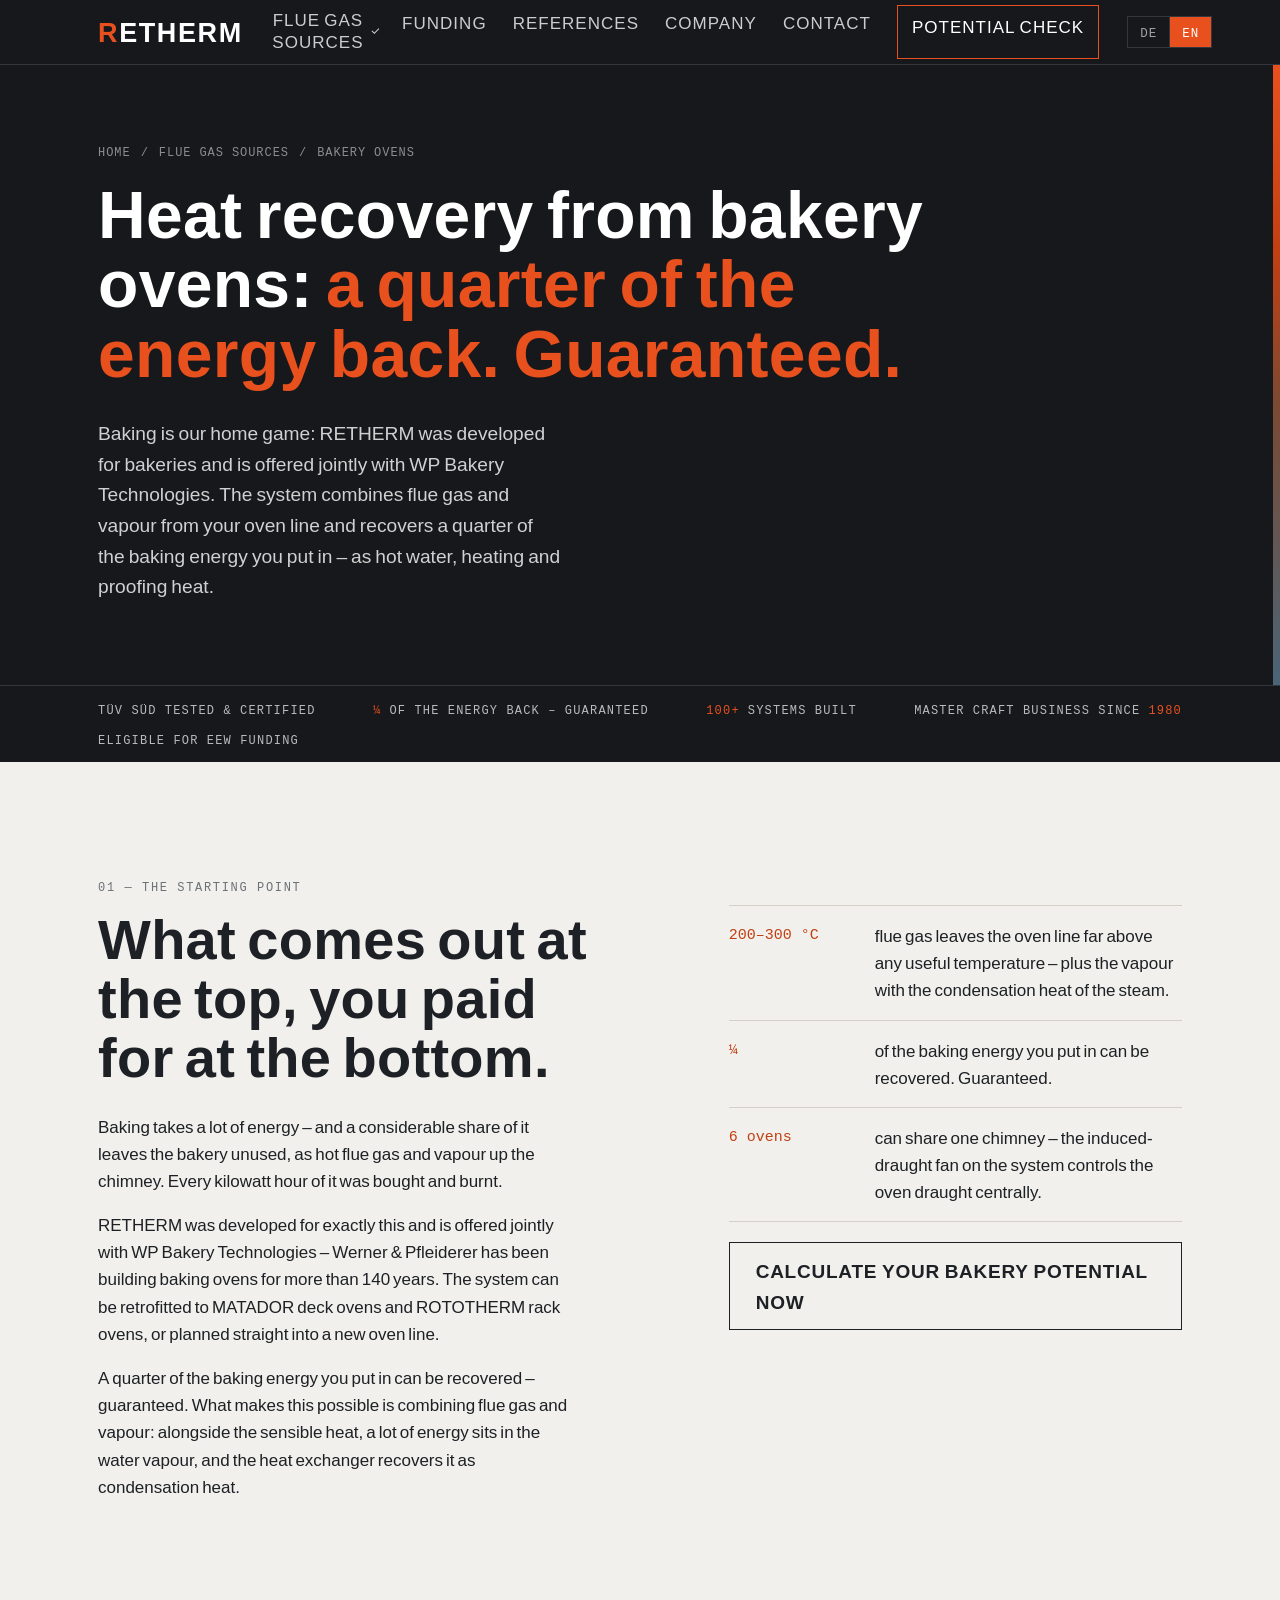
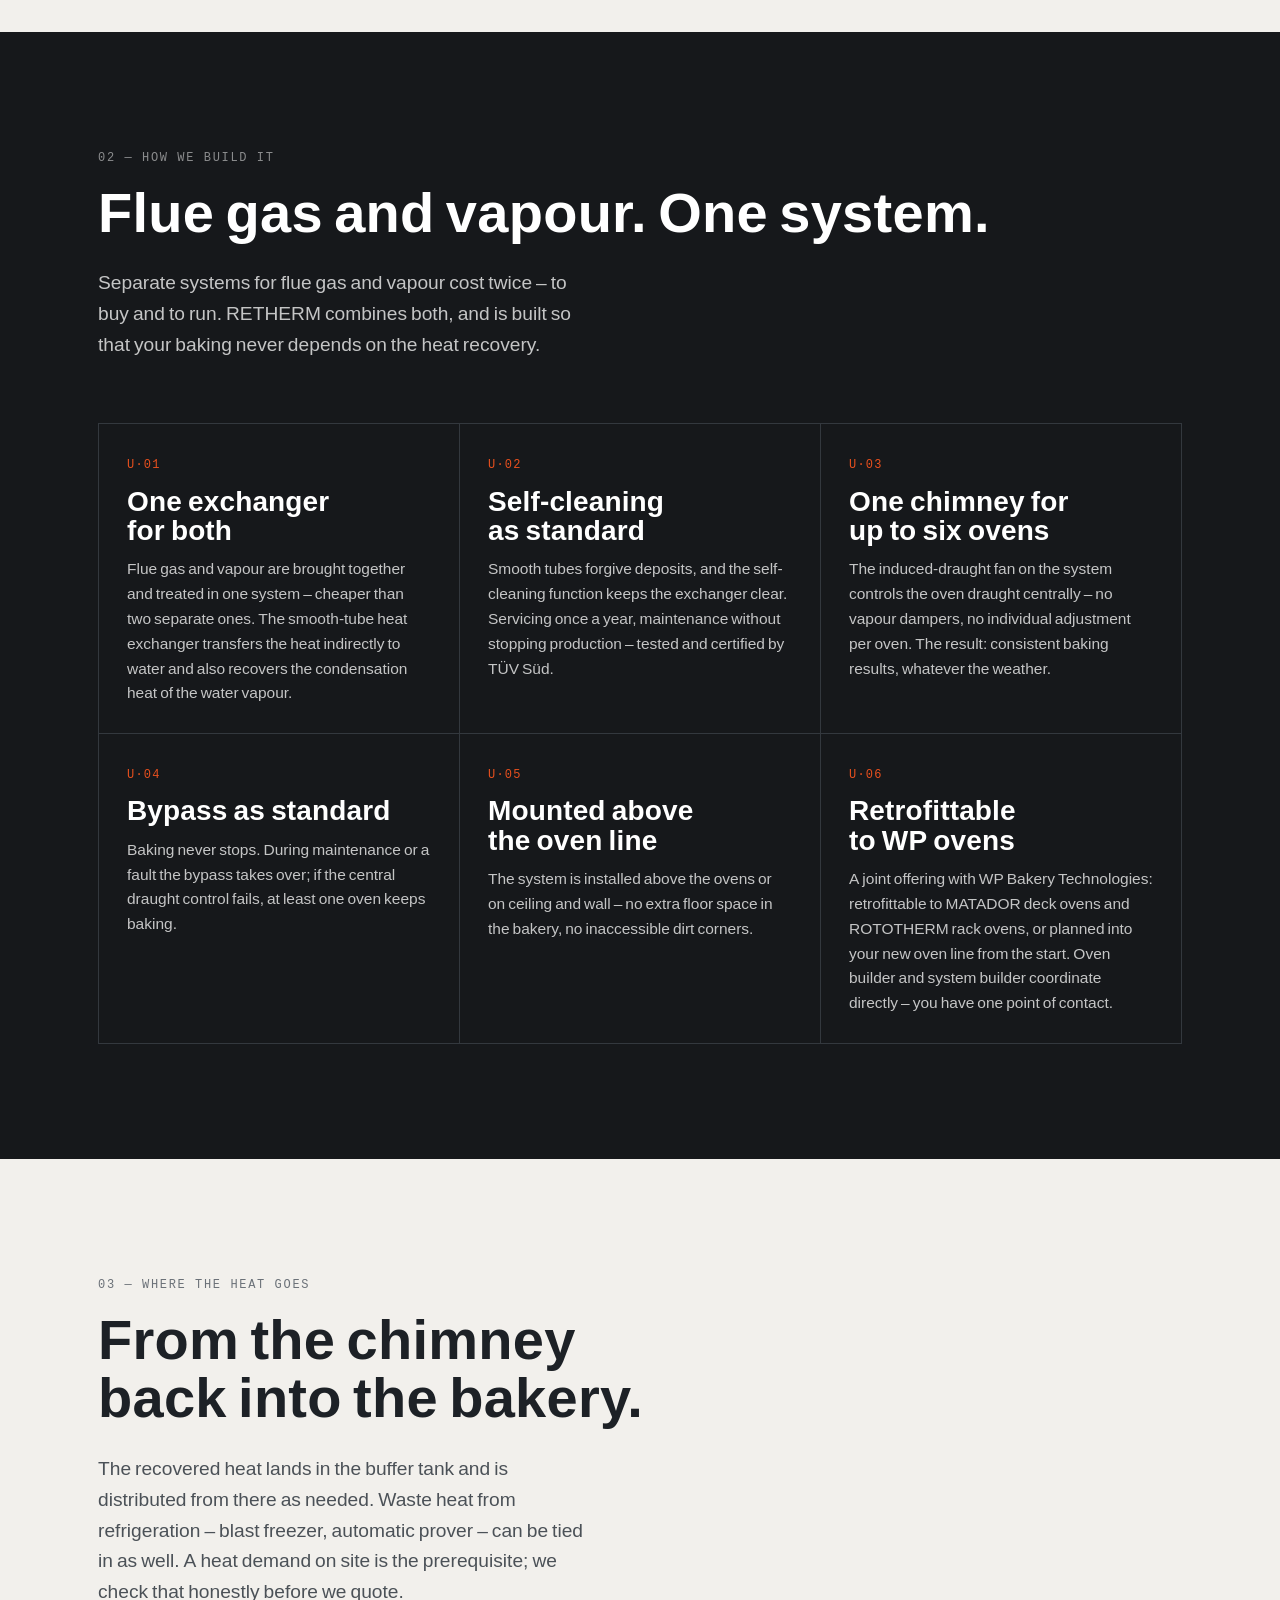
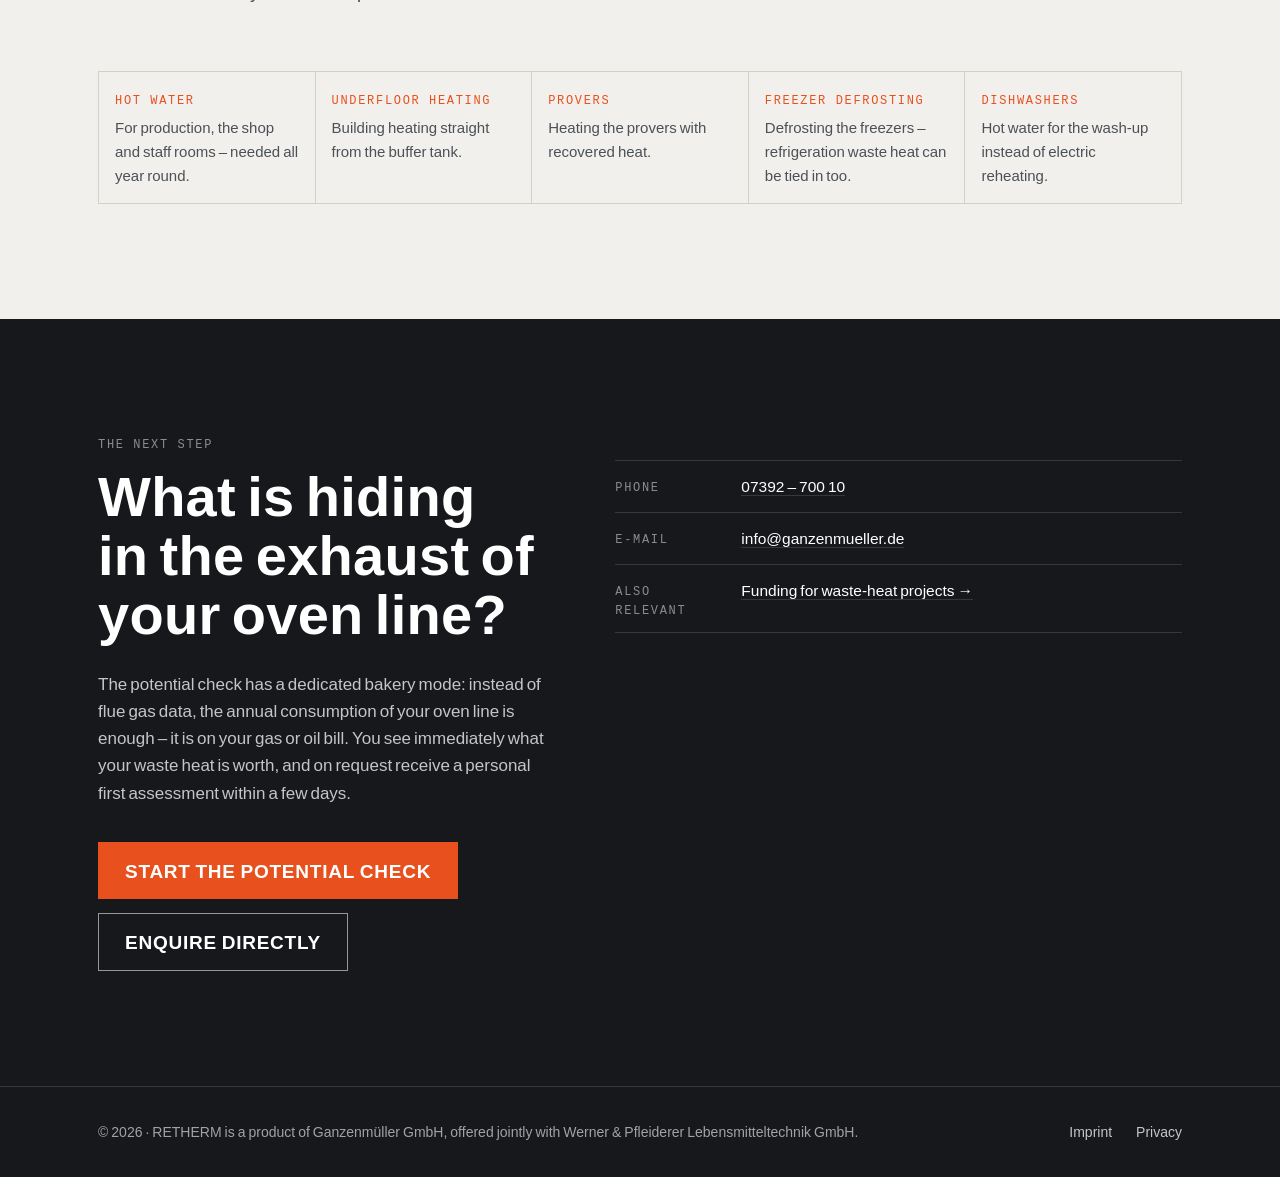
==== abgas-backofen.html @ 1ea0779a "Komplette RETHERM-Website nach Marketingstrategie 2.1 Mehrseitige statische Website (HTML/CSS/JS, ke" ====
<!DOCTYPE html>
<html lang="de">
<head>
  <meta charset="UTF-8">
  <meta name="viewport" content="width=device-width, initial-scale=1.0">
  <title data-i18n="back.title">Wärmerückgewinnung am Backofen | RETHERM powered by Ganzenmüller</title>
  <meta name="description" data-i18n-content="back.desc" content="Backöfen schicken Rauchgas und Schwaden mit 200–300 °C durch den Kamin. RETHERM führt beide zusammen und holt ein Viertel der Backenergie zurück – garantiert. Gemeinsam angeboten mit WP Bakery Technologies, nachrüstbar an MATADOR- und ROTOTHERM-Öfen.">
  <link rel="icon" type="image/svg+xml" href="assets/img/favicon.svg">
  <link rel="stylesheet" href="assets/css/main.css">
</head>
<body>

<!-- ================= Header ================= -->
<header class="site-head">
  <div class="wrap site-head__bar">
    <a class="brand" href="index.html" aria-label="RETHERM – zur Startseite">
      <span class="brand__mark">RETHERM</span>
      <span class="brand__sub" data-i18n="brand.sub">Wärmerückgewinnung aus Abgas · powered by Ganzenmüller</span>
    </a>
    <nav class="site-nav" id="site-nav" aria-label="Hauptnavigation">
      <div class="nav-item">
        <button type="button" class="nav-sub-toggle" aria-expanded="false" data-i18n="nav.sources">Abgasquellen</button>
        <div class="nav-sub">
          <a href="abgas-industrieofen.html" data-i18n="nav.srcOven">Industrieöfen</a>
          <a href="abgas-dampfkessel.html" data-i18n="nav.srcBoiler">Dampfkessel</a>
          <a href="abgas-bhkw.html" data-i18n="nav.srcChp">Blockheizkraftwerke</a>
          <a href="abgas-trocknung.html" data-i18n="nav.srcDrying">Trocknungsanlagen</a>
          <a href="abgas-backofen.html" aria-current="page" data-i18n="nav.srcBakery">Backöfen</a>
        </div>
      </div>
      <a href="foerderung.html" data-i18n="nav.funding">Förderung</a>
      <a href="referenzen.html" data-i18n="nav.refs">Referenzen</a>
      <a href="unternehmen.html" data-i18n="nav.company">Unternehmen</a>
      <a href="kontakt.html" data-i18n="nav.contact">Kontakt</a>
      <a href="potenzial-check.html" class="nav-cta" data-i18n="nav.check">Potenzial-Check</a>
    </nav>
    <div class="lang-switch" role="group" aria-label="Sprache / Language">
      <button type="button" id="lang-de" aria-pressed="true">DE</button>
      <button type="button" id="lang-en" aria-pressed="false">EN</button>
    </div>
    <button class="nav-toggle" id="nav-toggle" aria-expanded="false" aria-controls="site-nav" aria-label="Menü öffnen">
      <span></span><span></span><span></span>
    </button>
  </div>
</header>

<main>

  <!-- ================= Seitenkopf ================= -->
  <section class="page-head">
    <div class="wrap page-head__inner">
      <nav class="crumbs" aria-label="Pfad">
        <a href="index.html" data-i18n="nav.home">Start</a>
        <span>/</span>
        <span data-i18n="nav.sources">Abgasquellen</span>
        <span>/</span>
        <span data-i18n="nav.srcBakery">Backöfen</span>
      </nav>
      <h1 data-i18n-html="back.h1">Wärmerückgewinnung am Backofen: <em>ein Viertel der Energie zurück. Garantiert.</em></h1>
      <p class="lead" data-i18n="back.lead">Backen ist unser Heimspiel: RETHERM wurde für Bäckereien entwickelt und wird gemeinsam mit WP Bakery Technologies angeboten. Die Anlage führt Rauchgas und Schwaden Ihrer Ofenanlage zusammen und holt ein Viertel der eingesetzten Backenergie zurück – als Warmwasser, Heizung und Gärraumwärme.</p>
    </div>
  </section>

  <!-- ================= Trust-Leiste ================= -->
  <div class="trust">
    <div class="wrap">
      <span data-i18n="trust.tuv">Vom TÜV Süd geprüft &amp; zertifiziert</span>
      <span data-i18n-html="trust.quarter"><b>¼</b> der Energie zurück – garantiert</span>
      <span data-i18n-html="trust.plants"><b>100+</b> realisierte Anlagen</span>
      <span data-i18n-html="trust.since">Meisterbetrieb seit <b>1980</b></span>
      <span data-i18n="trust.funding">Förderfähig nach EEW</span>
    </div>
  </div>

  <!-- ================= 01 Ausgangslage ================= -->
  <section class="section">
    <div class="wrap">
      <div class="split">
        <div class="rv">
          <p class="tag" data-i18n="back.a.tag">01 — Die Ausgangslage</p>
          <h2 data-i18n="back.a.h2">Was oben rauskommt, haben Sie unten bezahlt.</h2>
          <p data-i18n="back.a.p1">Der Backprozess braucht viel Energie – und ein erheblicher Teil davon verlässt den Betrieb ungenutzt als heißes Rauchgas und Schwaden über den Kamin. Jede Kilowattstunde davon wurde eingekauft und verbrannt.</p>
          <p data-i18n="back.a.p2">RETHERM wurde genau dafür entwickelt und wird gemeinsam mit WP Bakery Technologies angeboten – Werner &amp; Pfleiderer baut seit über 140 Jahren Backöfen. Die Anlage ist an MATADOR-Etagenöfen und ROTOTHERM-Stikkenöfen nachrüstbar oder wird direkt in neue Ofenanlagen eingeplant.</p>
          <p data-i18n="back.a.p3">Ein Viertel der eingesetzten Backenergie lässt sich zurückgewinnen – garantiert. Möglich macht das die Kombination aus Rauchgas und Schwaden: Neben der fühlbaren Wärme steckt viel Energie im Wasserdampf, und die holt der Wärmetauscher als Kondensationswärme zurück.</p>
        </div>
        <div class="rv">
          <ul class="loss-list">
            <li>
              <span class="val">200–300&nbsp;°C</span>
              <span data-i18n="back.a.l1">Rauchgas verlässt die Ofenanlage weit über jeder Nutztemperatur – dazu kommen die Schwaden mit der Kondensationswärme des Wasserdampfs.</span>
            </li>
            <li>
              <span class="val">¼</span>
              <span data-i18n="back.a.l2">der eingesetzten Backenergie lässt sich zurückgewinnen. Garantiert.</span>
            </li>
            <li>
              <span class="val" data-i18n="back.a.l3v">6&nbsp;Öfen</span>
              <span data-i18n="back.a.l3">lassen sich an einen Kamin anschließen – der Saugzug der Anlage regelt den Ofenzug zentral.</span>
            </li>
          </ul>
          <p style="margin-top: 20px">
            <a class="btn" href="potenzial-check.html" data-i18n="back.a.cta">Bäckerei-Potenzial jetzt berechnen</a>
          </p>
        </div>
      </div>
    </div>
  </section>

  <!-- ================= 02 Umsetzung ================= -->
  <section class="section section--dark">
    <div class="wrap">
      <div class="section__head rv">
        <p class="tag" data-i18n="back.u.tag">02 — So setzen wir es um</p>
        <h2 data-i18n="back.u.h2">Rauchgas und Schwaden. Eine Anlage.</h2>
        <p class="lead" data-i18n="back.u.lead">Getrennte Systeme für Rauchgas und Schwaden kosten doppelt – in der Anschaffung wie im Betrieb. RETHERM führt beide zusammen und ist so gebaut, dass Ihr Backbetrieb nie von der Rückgewinnung abhängt.</p>
      </div>
      <div class="comp-grid rv">
        <article class="comp">
          <span class="comp__no">U·01</span>
          <h3 data-i18n="back.u.c1h">Ein Tauscher für beides</h3>
          <p data-i18n="back.u.c1p">Rauchgas und Schwaden werden zusammengeführt und in einer Anlage behandelt – günstiger als zwei getrennte Systeme. Der Glattrohrwärmetauscher überträgt die Wärme indirekt auf Wasser und gewinnt dabei auch die Kondensationswärme des Wasserdampfs zurück.</p>
        </article>
        <article class="comp">
          <span class="comp__no">U·02</span>
          <h3 data-i18n="back.u.c2h">Selbstreinigung serienmäßig</h3>
          <p data-i18n="back.u.c2p">Glattrohre verzeihen Anhaftungen, die Selbstreinigungsfunktion hält den Tauscher frei. Service einmal im Jahr, Wartung ohne Produktionsstopp – geprüft und zertifiziert vom TÜV Süd.</p>
        </article>
        <article class="comp">
          <span class="comp__no">U·03</span>
          <h3 data-i18n="back.u.c3h">Ein Kamin für bis zu sechs Öfen</h3>
          <p data-i18n="back.u.c3p">Der Saugzug an der Anlage regelt den Ofenzug zentral – ohne Schwadenklappen, ohne Einzeleinstellung je Ofen. Das Ergebnis: gleichmäßige Backergebnisse, unabhängig von der Witterung.</p>
        </article>
        <article class="comp">
          <span class="comp__no">U·04</span>
          <h3 data-i18n="back.u.c4h">Bypass serienmäßig</h3>
          <p data-i18n="back.u.c4p">Der Backbetrieb steht nie. Bei Wartung oder Störung übernimmt der Bypass; fällt die zentrale Saugzugregelung aus, backt mindestens ein Ofen weiter.</p>
        </article>
        <article class="comp">
          <span class="comp__no">U·05</span>
          <h3 data-i18n="back.u.c5h">Montage über der Ofenanlage</h3>
          <p data-i18n="back.u.c5p">Die Anlage wird über der Ofenanlage oder an Decke und Wand montiert – keine zusätzliche Stellfläche in der Backstube, keine unzugänglichen Schmutzecken.</p>
        </article>
        <article class="comp">
          <span class="comp__no">U·06</span>
          <h3 data-i18n="back.u.c6h">Nachrüstbar an WP-Öfen</h3>
          <p data-i18n="back.u.c6p">Gemeinsames Angebot mit WP Bakery Technologies: nachrüstbar an MATADOR-Etagenöfen und ROTOTHERM-Stikkenöfen oder von Anfang an für die neue Ofenanlage eingeplant. Ofenbau und Anlagenbau stimmen sich direkt ab – Sie haben einen Ansprechpartner.</p>
        </article>
      </div>
    </div>
  </section>

  <!-- ================= 03 Wärmeverwendung ================= -->
  <section class="section">
    <div class="wrap">
      <div class="section__head rv">
        <p class="tag" data-i18n="back.w.tag">03 — Wohin mit der Wärme</p>
        <h2 data-i18n="back.w.h2">Vom Kamin zurück in die Backstube.</h2>
        <p class="lead" data-i18n="back.w.lead">Die zurückgewonnene Wärme landet im Pufferspeicher und wird von dort bedarfsgerecht verteilt. Auch die Abwärme der Kälteerzeugung – Schockfroster, Gärvollautomat – lässt sich einbinden. Voraussetzung ist eine Wärmeabnahme im Betrieb; das prüfen wir ehrlich, bevor wir anbieten.</p>
      </div>
      <div class="use-grid rv">
        <div>
          <span class="tag tag--heat" data-i18n="back.w.u1t">Warmwasser</span>
          <p data-i18n="back.w.u1">Für Produktion, Verkauf und Sozialräume – ganzjährig gebraucht.</p>
        </div>
        <div>
          <span class="tag tag--heat" data-i18n="back.w.u2t">Flächenheizung</span>
          <p data-i18n="back.w.u2">Gebäudeheizung direkt aus dem Pufferspeicher.</p>
        </div>
        <div>
          <span class="tag tag--heat" data-i18n="back.w.u3t">Gärschränke</span>
          <p data-i18n="back.w.u3">Beheizung der Gärschränke mit zurückgewonnener Wärme.</p>
        </div>
        <div>
          <span class="tag tag--heat" data-i18n="back.w.u4t">Froster-Abtauung</span>
          <p data-i18n="back.w.u4">Abtauen der Froster – auch die Abwärme der Kälteerzeugung lässt sich einbinden.</p>
        </div>
        <div>
          <span class="tag tag--heat" data-i18n="back.w.u5t">Spülmaschinen</span>
          <p data-i18n="back.w.u5">Warmwasser für die Spülküche statt elektrischer Nachheizung.</p>
        </div>
      </div>
    </div>
  </section>

  <!-- ================= 04 CTA ================= -->
  <section class="section section--dark">
    <div class="wrap">
      <div class="contact-grid">
        <div class="rv">
          <p class="tag" data-i18n="back.c.tag">Der nächste Schritt</p>
          <h2 data-i18n="back.c.h2">Was steckt im Abgas Ihrer Ofenanlage?</h2>
          <p style="color: rgba(255,255,255,.75)" data-i18n="back.c.p">Der Potenzial-Check hat einen eigenen Bäckerei-Modus: Statt Abgasdaten genügt der Jahresverbrauch Ihrer Ofenanlage – er steht auf Ihrer Gas- oder Öl-Jahresabrechnung. Sie sehen sofort, was Ihre Abwärme wert ist, und erhalten auf Wunsch binnen weniger Tage eine persönliche Ersteinschätzung.</p>
          <div class="hero__cta">
            <a class="btn btn--heat" href="potenzial-check.html" data-i18n="back.c.cta1">Potenzial-Check starten</a>
            <a class="btn btn--ghost-light" href="kontakt.html" data-i18n="back.c.cta2">Direkt anfragen</a>
          </div>
        </div>
        <div class="rv">
          <ul class="contact-direct">
            <li>
              <span class="tag" data-i18n="back.c.dPhone">Telefon</span>
              <span><a href="tel:+49739270010">07392 – 700 10</a></span>
            </li>
            <li>
              <span class="tag" data-i18n="back.c.dMail">E-Mail</span>
              <span><a href="mailto:info@ganzenmueller.de">info@ganzenmueller.de</a></span>
            </li>
            <li>
              <span class="tag" data-i18n="back.c.dNext">Auch spannend</span>
              <span><a href="foerderung.html" data-i18n="back.c.dNextLink">Förderung für Abwärmeprojekte →</a></span>
            </li>
          </ul>
        </div>
      </div>
    </div>
  </section>

</main>

<!-- ================= Footer ================= -->
<footer class="site-foot">
  <div class="wrap">
    <span data-i18n="foot.legal">© 2026 · RETHERM ist ein Produkt der Ganzenmüller GmbH – für Backöfen gemeinsam angeboten mit der Werner &amp; Pfleiderer Lebensmitteltechnik GmbH.</span>
    <nav aria-label="Rechtliches">
      <a href="impressum.html" data-i18n="foot.imprint">Impressum</a>
      <a href="datenschutz.html" data-i18n="foot.privacy">Datenschutz</a>
    </nav>
  </div>
</footer>

<script src="assets/js/i18n.js"></script>
<script src="assets/js/i18n/back.js"></script>
<script src="assets/js/app.js"></script>
</body>
</html>
---- assets/css/main.css ----
/* ==========================================================================
   RETHERM – Hauptstylesheet
   Design-Tokens am Anfang, danach Basis, Komponenten, Sektionen, Responsive.
   ========================================================================== */

/* ---------- Fonts (selbst gehostet, DSGVO) ---------- */

@font-face {
  font-family: 'Barlow';
  src: url('../fonts/barlow-normal-400.woff2') format('woff2');
  font-weight: 400; font-style: normal; font-display: swap;
}
@font-face {
  font-family: 'Barlow';
  src: url('../fonts/barlow-italic-400.woff2') format('woff2');
  font-weight: 400; font-style: italic; font-display: swap;
}
@font-face {
  font-family: 'Barlow';
  src: url('../fonts/barlow-normal-500.woff2') format('woff2');
  font-weight: 500; font-style: normal; font-display: swap;
}
@font-face {
  font-family: 'Barlow';
  src: url('../fonts/barlow-normal-600.woff2') format('woff2');
  font-weight: 600; font-style: normal; font-display: swap;
}
@font-face {
  font-family: 'Barlow Condensed';
  src: url('../fonts/barlow-condensed-normal-500.woff2') format('woff2');
  font-weight: 500; font-style: normal; font-display: swap;
}
@font-face {
  font-family: 'Barlow Condensed';
  src: url('../fonts/barlow-condensed-normal-600.woff2') format('woff2');
  font-weight: 600; font-style: normal; font-display: swap;
}
@font-face {
  font-family: 'Barlow Condensed';
  src: url('../fonts/barlow-condensed-normal-700.woff2') format('woff2');
  font-weight: 700; font-style: normal; font-display: swap;
}
@font-face {
  font-family: 'IBM Plex Mono';
  src: url('../fonts/ibm-plex-mono-normal-400.woff2') format('woff2');
  font-weight: 400; font-style: normal; font-display: swap;
}
@font-face {
  font-family: 'IBM Plex Mono';
  src: url('../fonts/ibm-plex-mono-normal-500.woff2') format('woff2');
  font-weight: 500; font-style: normal; font-display: swap;
}

/* ---------- Tokens ---------- */

:root {
  --paper: #f2f0ec;         /* warmes Hellgrau, kein reines Weiß */
  --paper-raised: #faf9f7;
  --coal: #16181b;          /* Anthrazit für dunkle Sektionen */
  --coal-raised: #1e2125;
  --ink: #1d2126;
  --ink-soft: #4b5157;
  --muted: #6b7178;
  --line: #d4d0c8;          /* Haarlinien hell */
  --line-dark: #33383e;     /* Haarlinien dunkel */
  --heat: #e8501e;          /* Signal-Orange: Wärme, Akzente */
  --heat-deep: #c23f12;
  --steel: #4a6577;         /* Wasser-/Kaltseite */
  --ok: #33763f;
  --ok-strong: #24632f;
  --mid: #b06f10;
  --bad: #a33018;

  --font-head: 'Barlow Condensed', 'Arial Narrow', sans-serif;
  --font-body: 'Barlow', 'Segoe UI', sans-serif;
  --font-mono: 'IBM Plex Mono', 'Consolas', monospace;

  --w-max: 1180px;
  --pad-x: clamp(20px, 4vw, 48px);
}

/* ---------- Basis ---------- */

*, *::before, *::after { box-sizing: border-box; }

html { scroll-behavior: smooth; }

@media (prefers-reduced-motion: reduce) {
  html { scroll-behavior: auto; }
  *, *::before, *::after { transition: none !important; animation: none !important; }
}

body {
  margin: 0;
  background: var(--paper);
  color: var(--ink);
  font-family: var(--font-body);
  font-size: 17px;
  line-height: 1.6;
  -webkit-font-smoothing: antialiased;
  text-rendering: optimizeLegibility;
}

h1, h2, h3, h4 {
  font-family: var(--font-head);
  font-weight: 600;
  line-height: 1.05;
  letter-spacing: 0.005em;
  margin: 0 0 0.5em;
  text-wrap: balance;
}

h1 { font-size: clamp(44px, 7vw, 84px); font-weight: 700; }
h2 { font-size: clamp(34px, 4.6vw, 56px); }
h3 { font-size: clamp(22px, 2.4vw, 28px); }

p { margin: 0 0 1em; max-width: 68ch; }

a { color: inherit; }

strong { font-weight: 600; }

img, svg { display: block; max-width: 100%; }

::selection { background: var(--heat); color: #fff; }

:focus-visible { outline: 2px solid var(--heat); outline-offset: 2px; }

.wrap {
  max-width: var(--w-max);
  margin: 0 auto;
  padding-left: var(--pad-x);
  padding-right: var(--pad-x);
}

/* Kleine Uppercase-Labels (Sektionsnummern, Feldbeschriftungen) */
.tag {
  font-family: var(--font-mono);
  font-size: 12px;
  font-weight: 500;
  letter-spacing: 0.14em;
  text-transform: uppercase;
  color: var(--muted);
}

.tag--heat { color: var(--heat); }

/* Monospace-Werte */
.val { font-family: var(--font-mono); font-variant-numeric: tabular-nums; }

/* ---------- Buttons ---------- */

.btn {
  display: inline-flex;
  align-items: center;
  gap: 10px;
  font-family: var(--font-head);
  font-size: 19px;
  font-weight: 600;
  letter-spacing: 0.04em;
  text-transform: uppercase;
  text-decoration: none;
  border: 1px solid var(--ink);
  background: transparent;
  color: var(--ink);
  padding: 13px 26px 12px;
  cursor: pointer;
  transition: background .15s ease, color .15s ease, border-color .15s ease;
}

.btn:hover { background: var(--ink); color: var(--paper); }

.btn--heat {
  border-color: var(--heat);
  background: var(--heat);
  color: #fff;
}

.btn--heat:hover { background: var(--heat-deep); border-color: var(--heat-deep); color: #fff; }

.btn--ghost-light {
  border-color: rgba(255,255,255,.55);
  color: #fff;
}

.btn--ghost-light:hover { background: #fff; border-color: #fff; color: var(--coal); }

/* ---------- Header ---------- */

.site-head {
  position: sticky;
  top: 0;
  z-index: 60;
  background: var(--coal);
  color: #fff;
  border-bottom: 1px solid var(--line-dark);
}

.site-head__bar {
  display: flex;
  align-items: center;
  gap: 28px;
  min-height: 64px;
}

.brand {
  display: flex;
  align-items: baseline;
  gap: 10px;
  text-decoration: none;
  color: #fff;
  margin-right: auto;
}

.brand__mark {
  font-family: var(--font-head);
  font-size: 27px;
  font-weight: 700;
  letter-spacing: 0.06em;
}

.brand__mark::first-letter { color: var(--heat); }

.brand__sub {
  font-family: var(--font-mono);
  font-size: 10.5px;
  letter-spacing: 0.1em;
  text-transform: uppercase;
  color: rgba(255,255,255,.55);
  white-space: nowrap;
}

.site-nav { display: flex; gap: 26px; }

.site-nav a {
  font-family: var(--font-head);
  font-size: 17px;
  font-weight: 500;
  letter-spacing: 0.06em;
  text-transform: uppercase;
  text-decoration: none;
  white-space: nowrap;
  color: rgba(255,255,255,.78);
  padding: 4px 0;
  border-bottom: 2px solid transparent;
  transition: color .15s ease, border-color .15s ease;
}

.site-nav a:hover { color: #fff; border-color: var(--heat); }

.lang-switch {
  display: flex;
  border: 1px solid var(--line-dark);
}

.lang-switch button {
  appearance: none;
  border: 0;
  background: transparent;
  color: rgba(255,255,255,.6);
  font-family: var(--font-mono);
  font-size: 12.5px;
  font-weight: 500;
  letter-spacing: 0.08em;
  padding: 7px 12px 6px;
  cursor: pointer;
}

.lang-switch button + button { border-left: 1px solid var(--line-dark); }

.lang-switch button[aria-pressed="true"] {
  background: var(--heat);
  color: #fff;
}

.nav-toggle { display: none; }

/* ---------- Hero ---------- */

.hero {
  position: relative;
  background: var(--coal);
  color: #fff;
  overflow: hidden;
}

/* Vertikale Temperaturskala als Motiv am rechten Rand */
.hero::after {
  content: "";
  position: absolute;
  top: 0; right: 0; bottom: 0;
  width: 7px;
  background: linear-gradient(to bottom, #e8501e 0%, #c23f12 30%, #7a4a33 55%, #4a6577 100%);
}

.hero__inner {
  padding-top: clamp(72px, 10vw, 130px);
  padding-bottom: clamp(56px, 8vw, 110px);
}

.hero h1 { max-width: 13em; margin-top: 18px; }

.hero h1 em, .page-head h1 em {
  font-style: normal;
  color: var(--heat);
}

.hero__lead {
  font-size: clamp(18px, 1.6vw, 21px);
  color: rgba(255,255,255,.82);
  max-width: 56ch;
  margin-top: 22px;
}

.hero__cta { display: flex; flex-wrap: wrap; gap: 14px; margin-top: 36px; }

/* Kennzahlenleiste */
.hero__stats {
  display: grid;
  grid-template-columns: repeat(4, 1fr);
  border-top: 1px solid var(--line-dark);
  margin-top: clamp(48px, 6vw, 80px);
}

.stat {
  padding: 26px 26px 24px 0;
  border-right: 1px solid var(--line-dark);
}

.stat:last-child { border-right: 0; }

.stat + .stat { padding-left: 26px; }

.stat__num {
  font-family: var(--font-head);
  font-size: clamp(38px, 4vw, 54px);
  font-weight: 700;
  line-height: 1;
  color: #fff;
}

.stat__num sup { font-size: 55%; }

.stat__label {
  font-family: var(--font-mono);
  font-size: 12px;
  letter-spacing: 0.1em;
  text-transform: uppercase;
  color: rgba(255,255,255,.55);
  margin-top: 10px;
}

/* ---------- Sektionen ---------- */

.section { padding: clamp(64px, 9vw, 120px) 0; }

.section--dark {
  background: var(--coal);
  color: #fff;
}

.section--dark .tag { color: rgba(255,255,255,.5); }
.section--dark .tag--heat { color: var(--heat); }

.section__head { margin-bottom: clamp(36px, 5vw, 64px); }

.section__head h2 { max-width: 18em; margin-top: 14px; }

.section__head .lead {
  font-size: clamp(17px, 1.5vw, 20px);
  color: var(--ink-soft);
  max-width: 62ch;
}

.section--dark .section__head .lead { color: rgba(255,255,255,.75); }

/* ---------- Problem / Zweispalter ---------- */

.split {
  display: grid;
  grid-template-columns: minmax(0, 5fr) minmax(0, 4fr);
  gap: clamp(32px, 5vw, 72px);
  align-items: start;
}

.figure-box {
  border: 1px solid var(--line);
  background: var(--paper-raised);
  padding: 8px;
}

.figure-box figcaption {
  font-family: var(--font-mono);
  font-size: 12px;
  letter-spacing: 0.08em;
  color: var(--muted);
  padding: 10px 8px 6px;
  border-top: 1px solid var(--line);
  margin-top: 8px;
}

/* Verlustliste im Problem-Abschnitt */
.loss-list { list-style: none; margin: 28px 0 0; padding: 0; }

.loss-list li {
  display: grid;
  grid-template-columns: 128px 1fr;
  gap: 18px;
  padding: 16px 0;
  border-top: 1px solid var(--line);
}

.loss-list li:last-child { border-bottom: 1px solid var(--line); }

.loss-list .val {
  font-size: 15px;
  font-weight: 500;
  color: var(--heat-deep);
}

/* ---------- Prinzip-Schema ---------- */

.schema-frame {
  border: 1px solid var(--line);
  background: var(--paper-raised);
  padding: clamp(12px, 2.5vw, 32px);
}

.schema-frame svg { width: 100%; height: auto; }

.schema-legend {
  display: flex;
  flex-wrap: wrap;
  gap: 22px;
  margin-top: 18px;
  padding-top: 14px;
  border-top: 1px solid var(--line);
}

.schema-legend span {
  display: inline-flex;
  align-items: center;
  gap: 8px;
  font-family: var(--font-mono);
  font-size: 12px;
  letter-spacing: 0.06em;
  color: var(--muted);
}

.schema-legend i {
  display: inline-block;
  width: 22px;
  height: 0;
  border-top: 3px solid var(--muted);
}

.schema-legend .l-heat i { border-color: var(--heat); }
.schema-legend .l-cool i { border-color: var(--steel); }
.schema-legend .l-water i { border-top-style: dashed; border-color: var(--steel); }

/* Nutzungs-Chips unterm Schema */
.use-grid {
  display: grid;
  grid-template-columns: repeat(5, 1fr);
  gap: 1px;
  background: var(--line);
  border: 1px solid var(--line);
  margin-top: clamp(28px, 4vw, 44px);
}

.use-grid > div {
  background: var(--paper);
  padding: 18px 16px 16px;
}

.use-grid .tag { display: block; margin-bottom: 6px; }

.use-grid p { font-size: 15px; margin: 0; color: var(--ink-soft); }

/* ---------- Anlage im Detail ---------- */

.comp-grid {
  display: grid;
  grid-template-columns: repeat(3, 1fr);
  gap: 1px;
  background: var(--line-dark);
  border: 1px solid var(--line-dark);
}

.comp {
  background: var(--coal);
  padding: 30px 28px 28px;
  display: flex;
  flex-direction: column;
  gap: 12px;
}

.comp__no {
  font-family: var(--font-mono);
  font-size: 12px;
  color: var(--heat);
  letter-spacing: 0.1em;
}

.comp h3 { margin: 0; color: #fff; }

.comp .comp__claim {
  font-family: var(--font-mono);
  font-size: 12.5px;
  letter-spacing: 0.04em;
  color: rgba(255,255,255,.55);
  margin: -4px 0 0;
}

.comp p { font-size: 15.5px; color: rgba(255,255,255,.75); margin: 0; }

/* ---------- Rechner ---------- */

.calc {
  border: 1px solid var(--line);
  background: var(--paper-raised);
  display: grid;
  grid-template-columns: minmax(0, 11fr) minmax(0, 9fr);
}

.calc__in { padding: clamp(24px, 3.5vw, 44px); border-right: 1px solid var(--line); }

.calc__out {
  background: var(--coal);
  color: #fff;
  padding: clamp(24px, 3.5vw, 44px);
  display: flex;
  flex-direction: column;
}

/* Modus-Tabs */
.calc-tabs { display: flex; border: 1px solid var(--line); margin-bottom: 30px; }

.calc-tabs button {
  flex: 1;
  appearance: none;
  border: 0;
  background: transparent;
  font-family: var(--font-head);
  font-size: 17px;
  font-weight: 600;
  letter-spacing: 0.05em;
  text-transform: uppercase;
  color: var(--muted);
  padding: 12px 10px 11px;
  cursor: pointer;
}

.calc-tabs button + button { border-left: 1px solid var(--line); }

.calc-tabs button[aria-selected="true"] { background: var(--ink); color: var(--paper); }

/* Formularfelder */
.field { margin-bottom: 24px; }

.field > label {
  display: flex;
  justify-content: space-between;
  align-items: baseline;
  gap: 12px;
  margin-bottom: 8px;
}

.field .field__name { font-weight: 600; font-size: 16px; }

.field .field__val {
  font-family: var(--font-mono);
  font-size: 14px;
  font-weight: 500;
  color: var(--heat-deep);
  white-space: nowrap;
}

.field .field__hint {
  font-size: 13.5px;
  color: var(--muted);
  margin: 6px 0 0;
}

input[type="range"] {
  -webkit-appearance: none;
  appearance: none;
  width: 100%;
  height: 26px;
  background: transparent;
  cursor: pointer;
  margin: 0;
}

input[type="range"]::-webkit-slider-runnable-track {
  height: 3px;
  background: var(--line);
}

input[type="range"]::-webkit-slider-thumb {
  -webkit-appearance: none;
  width: 18px; height: 18px;
  margin-top: -7.5px;
  background: var(--heat);
  border: 0;
  border-radius: 0;
}

input[type="range"]::-moz-range-track { height: 3px; background: var(--line); }

input[type="range"]::-moz-range-thumb {
  width: 18px; height: 18px;
  background: var(--heat);
  border: 0;
  border-radius: 0;
}

.field--num input[type="number"], .in-text, .in-select, .in-area {
  width: 100%;
  border: 1px solid var(--line);
  background: #fff;
  font-family: var(--font-mono);
  font-size: 16px;
  color: var(--ink);
  padding: 11px 12px;
  border-radius: 0;
}

.in-select { appearance: none; background-image: linear-gradient(45deg, transparent 49%, var(--ink) 50%), linear-gradient(135deg, var(--ink) 50%, transparent 51%); background-position: calc(100% - 20px) 55%, calc(100% - 14px) 55%; background-size: 6px 6px; background-repeat: no-repeat; }

.field--num { position: relative; }

.field--num .unit {
  position: absolute;
  right: 12px;
  bottom: 12px;
  font-family: var(--font-mono);
  font-size: 13px;
  color: var(--muted);
  pointer-events: none;
}

/* Segment-Auswahl (Energieträger, Unternehmensgröße) */
.seg { display: flex; border: 1px solid var(--line); }

.seg button {
  flex: 1;
  appearance: none;
  border: 0;
  background: transparent;
  font-family: var(--font-body);
  font-size: 14.5px;
  font-weight: 500;
  color: var(--muted);
  padding: 10px 8px;
  cursor: pointer;
}

.seg button + button { border-left: 1px solid var(--line); }

.seg button[aria-pressed="true"] { background: var(--ink); color: var(--paper); }

/* Ergebnispanel */
.calc__out .tag { color: rgba(255,255,255,.5); }

.res-power {
  border-bottom: 1px solid var(--line-dark);
  padding-bottom: 22px;
  margin-bottom: 22px;
}

.res-power .res-num {
  font-family: var(--font-head);
  font-size: clamp(52px, 5vw, 74px);
  font-weight: 700;
  line-height: 1;
  color: var(--heat);
}

.res-power .res-num small {
  font-size: 42%;
  font-weight: 600;
  color: rgba(255,255,255,.8);
  margin-left: 6px;
  letter-spacing: 0.02em;
}

.res-rows { display: grid; gap: 0; margin-bottom: 22px; }

.res-row {
  display: flex;
  justify-content: space-between;
  align-items: baseline;
  gap: 16px;
  padding: 10px 0;
  border-bottom: 1px solid var(--line-dark);
  font-size: 15px;
  color: rgba(255,255,255,.75);
}

.res-row .val { font-size: 15.5px; font-weight: 500; color: #fff; }

.res-row--sum { font-weight: 600; color: #fff; }

.res-row--sum .val { color: var(--heat); font-size: 18px; }

/* Urteil */
.verdict {
  margin-top: auto;
  border: 1px solid var(--line-dark);
  border-left: 4px solid var(--muted);
  padding: 18px 20px;
}

.verdict[data-v="strong"] { border-left-color: var(--ok-strong); }
.verdict[data-v="good"]   { border-left-color: var(--ok); }
.verdict[data-v="maybe"]  { border-left-color: var(--mid); }
.verdict[data-v="weak"]   { border-left-color: var(--bad); }

.verdict h4 {
  font-family: var(--font-head);
  font-size: 24px;
  margin: 0 0 6px;
  color: #fff;
}

.verdict p { font-size: 14.5px; color: rgba(255,255,255,.72); margin: 0; }

.verdict .val { color: #fff; }

.calc__cta { margin-top: 22px; }

.calc__cta .btn { width: 100%; justify-content: center; }

/* Annahmen */
.calc-notes {
  margin-top: 16px;
  border-top: 1px solid var(--line);
  padding-top: 14px;
}

.calc-notes summary {
  font-family: var(--font-mono);
  font-size: 12.5px;
  letter-spacing: 0.08em;
  text-transform: uppercase;
  color: var(--muted);
  cursor: pointer;
}

.calc-notes p, .calc-notes li { font-size: 13.5px; color: var(--muted); }

.calc-notes ul { padding-left: 18px; margin: 10px 0 0; }

/* ---------- Förderung ---------- */

.fund-table {
  width: 100%;
  border-collapse: collapse;
  border: 1px solid var(--line);
  background: var(--paper-raised);
  font-size: 15.5px;
}

.fund-table th, .fund-table td {
  text-align: left;
  padding: 14px 18px;
  border: 1px solid var(--line);
  vertical-align: top;
}

.fund-table th {
  font-family: var(--font-mono);
  font-size: 12px;
  font-weight: 500;
  letter-spacing: 0.1em;
  text-transform: uppercase;
  color: var(--muted);
  background: var(--paper);
}

.fund-table td .val { font-weight: 500; color: var(--heat-deep); }

.fund-note { font-size: 13.5px; color: var(--muted); margin-top: 14px; max-width: 90ch; }

/* ---------- Ablauf ---------- */

.steps {
  counter-reset: step;
  display: grid;
  grid-template-columns: repeat(4, 1fr);
  gap: 1px;
  background: var(--line);
  border: 1px solid var(--line);
}

.step { background: var(--paper); padding: 26px 24px 24px; }

.step::before {
  counter-increment: step;
  content: "0" counter(step);
  display: block;
  font-family: var(--font-mono);
  font-size: 13px;
  color: var(--heat);
  letter-spacing: 0.1em;
  margin-bottom: 14px;
}

.step h3 { font-size: 22px; margin-bottom: 8px; }

.step p { font-size: 15px; color: var(--ink-soft); margin: 0; }

/* ---------- Partner ---------- */

.partner-grid {
  display: grid;
  grid-template-columns: 1fr 1fr;
  gap: clamp(24px, 3vw, 40px);
}

.partner {
  border: 1px solid var(--line);
  background: var(--paper-raised);
  padding: clamp(24px, 3vw, 38px);
}

.partner .tag { display: block; margin-bottom: 14px; }

.partner h3 { font-size: 26px; }

.partner p { font-size: 15.5px; color: var(--ink-soft); }

.partner dl {
  display: grid;
  grid-template-columns: auto 1fr;
  gap: 6px 18px;
  margin: 18px 0 0;
  font-size: 14.5px;
}

.partner dt { font-family: var(--font-mono); font-size: 12px; letter-spacing: 0.08em; text-transform: uppercase; color: var(--muted); padding-top: 3px; }

.partner dd { margin: 0; }

/* ---------- Kontakt ---------- */

.contact-grid {
  display: grid;
  grid-template-columns: minmax(0, 4fr) minmax(0, 5fr);
  gap: clamp(32px, 5vw, 72px);
}

.contact-direct { list-style: none; margin: 26px 0 0; padding: 0; }

.contact-direct li {
  display: grid;
  grid-template-columns: 110px 1fr;
  gap: 16px;
  padding: 13px 0;
  border-top: 1px solid var(--line-dark);
  font-size: 15.5px;
}

.contact-direct li:last-child { border-bottom: 1px solid var(--line-dark); }

.contact-direct .tag { padding-top: 3px; }

.contact-direct a { color: #fff; text-decoration: none; border-bottom: 1px solid var(--line-dark); }

.contact-direct a:hover { border-color: var(--heat); }

.contact-form { display: grid; gap: 16px; }

.contact-form .row2 { display: grid; grid-template-columns: 1fr 1fr; gap: 16px; }

.contact-form label { display: grid; gap: 7px; font-size: 14px; font-weight: 600; }

.contact-form label .opt { font-weight: 400; color: rgba(255,255,255,.5); }

.section--dark .in-text, .section--dark .in-area, .section--dark .in-select {
  background: var(--coal-raised);
  border-color: var(--line-dark);
  color: #fff;
}

.contact-form .in-area { min-height: 130px; resize: vertical; font-size: 14px; line-height: 1.5; }

.form-note { font-size: 13px; color: rgba(255,255,255,.5); margin: 4px 0 0; }

/* ---------- Footer ---------- */

.site-foot {
  background: var(--coal);
  color: rgba(255,255,255,.6);
  border-top: 1px solid var(--line-dark);
  padding: 34px 0;
  font-size: 14px;
}

.site-foot .wrap {
  display: flex;
  flex-wrap: wrap;
  gap: 16px 36px;
  align-items: baseline;
}

.site-foot nav { display: flex; gap: 24px; margin-left: auto; }

.site-foot a { color: rgba(255,255,255,.75); text-decoration: none; }

.site-foot a:hover { color: #fff; }

/* ---------- Rechtsseiten ---------- */

.legal { padding: clamp(48px, 7vw, 90px) 0; }

.legal h1 { font-size: clamp(36px, 5vw, 54px); }

.legal h2 { font-size: clamp(24px, 3vw, 32px); margin-top: 1.6em; }

.legal .todo {
  border: 1px dashed var(--heat);
  background: #fdf0ea;
  padding: 12px 16px;
  font-size: 14.5px;
  color: var(--heat-deep);
}

/* ==========================================================================
   Mehrseitige Struktur: Navigation, Trust-Leiste, Unterseiten, Animationen
   ========================================================================== */

/* ---------- Nav: Dropdown Abgasquellen + CTA ---------- */

.nav-item { position: relative; display: flex; align-items: center; }

.nav-sub-toggle {
  appearance: none;
  background: transparent;
  border: 0;
  font-family: var(--font-head);
  font-size: 17px;
  font-weight: 500;
  letter-spacing: 0.06em;
  text-transform: uppercase;
  color: rgba(255,255,255,.78);
  padding: 4px 0;
  border-bottom: 2px solid transparent;
  cursor: pointer;
  display: inline-flex;
  align-items: center;
  gap: 7px;
}

.nav-sub-toggle::after {
  content: "";
  width: 7px; height: 7px;
  border-right: 1.5px solid currentColor;
  border-bottom: 1.5px solid currentColor;
  transform: rotate(45deg) translateY(-2px);
}

.nav-sub-toggle:hover { color: #fff; border-bottom-color: var(--heat); }

.nav-sub {
  display: none;
  position: absolute;
  top: calc(100% + 14px);
  left: -18px;
  min-width: 300px;
  background: var(--coal);
  border: 1px solid var(--line-dark);
  padding: 6px 0;
  z-index: 70;
}

.nav-sub::before { /* Hover-Brücke */
  content: "";
  position: absolute;
  top: -15px; left: 0; right: 0; height: 15px;
}

.nav-item.is-open .nav-sub,
.nav-item:focus-within .nav-sub { display: block; }

@media (hover: hover) {
  .nav-item:hover .nav-sub { display: block; }
}

.nav-sub a {
  display: block;
  padding: 10px 18px !important;
  border-bottom: 0 !important;
  font-size: 16px;
}

.nav-sub a:hover { background: var(--coal-raised); }

.site-nav a.nav-cta {
  border: 1px solid var(--heat);
  color: #fff;
  padding: 7px 14px 6px;
}

.site-nav a.nav-cta:hover { background: var(--heat); }

.site-nav a[aria-current="page"] { color: #fff; border-bottom-color: var(--heat); }

/* ---------- Trust-Leiste (auf jeder Seite) ---------- */

.trust {
  background: var(--coal);
  color: rgba(255,255,255,.7);
  border-top: 1px solid var(--line-dark);
}

.trust .wrap {
  display: flex;
  flex-wrap: wrap;
  justify-content: space-between;
  gap: 10px 28px;
  padding-top: 14px;
  padding-bottom: 13px;
}

.trust span {
  font-family: var(--font-mono);
  font-size: 12px;
  letter-spacing: 0.1em;
  text-transform: uppercase;
  display: inline-flex;
  align-items: baseline;
  gap: 8px;
}

.trust b { color: var(--heat); font-weight: 500; }

/* ---------- Unterseiten-Kopf ---------- */

.page-head {
  position: relative;
  background: var(--coal);
  color: #fff;
  overflow: hidden;
}

.page-head::after {
  content: "";
  position: absolute;
  top: 0; right: 0; bottom: 0;
  width: 7px;
  background: linear-gradient(to bottom, #e8501e 0%, #c23f12 30%, #7a4a33 55%, #4a6577 100%);
}

.page-head__inner {
  padding-top: clamp(48px, 6vw, 84px);
  padding-bottom: clamp(40px, 5vw, 70px);
}

.page-head h1 {
  font-size: clamp(38px, 5.4vw, 66px);
  max-width: 15em;
  margin-top: 16px;
}

.page-head .lead {
  font-size: clamp(17px, 1.5vw, 20px);
  color: rgba(255,255,255,.8);
  max-width: 58ch;
}

.crumbs {
  font-family: var(--font-mono);
  font-size: 12px;
  letter-spacing: 0.08em;
  text-transform: uppercase;
  color: rgba(255,255,255,.5);
  display: flex;
  gap: 10px;
}

.crumbs a { color: inherit; text-decoration: none; }

.crumbs a:hover { color: #fff; }

/* ---------- Abgasquellen-Karten ---------- */

.src-grid {
  display: grid;
  grid-template-columns: repeat(3, 1fr);
  gap: 1px;
  background: var(--line);
  border: 1px solid var(--line);
}

a.src-card {
  background: var(--paper-raised);
  padding: 28px 26px 24px;
  text-decoration: none;
  display: flex;
  flex-direction: column;
  gap: 10px;
  transition: background .15s ease;
}

a.src-card:hover { background: var(--paper); }

.src-card .src-temp {
  font-family: var(--font-mono);
  font-size: 12.5px;
  font-weight: 500;
  color: var(--heat-deep);
  letter-spacing: 0.06em;
}

.src-card h3 { margin: 0; }

.src-card p { font-size: 15px; color: var(--ink-soft); margin: 0; flex-grow: 1; }

.src-card .src-more {
  font-family: var(--font-head);
  font-size: 16px;
  font-weight: 600;
  letter-spacing: 0.05em;
  text-transform: uppercase;
  color: var(--heat-deep);
  margin-top: 8px;
}

a.src-card:hover .src-more { color: var(--heat); }

/* ---------- Teaser-Panels (Start) ---------- */

.teaser {
  border: 1px solid var(--line);
  background: var(--paper-raised);
  display: grid;
  grid-template-columns: minmax(0, 3fr) minmax(0, 2fr);
}

.teaser__body { padding: clamp(26px, 3.5vw, 44px); }

.teaser__aside {
  background: var(--coal);
  color: #fff;
  padding: clamp(26px, 3.5vw, 44px);
  display: flex;
  flex-direction: column;
  justify-content: center;
  gap: 18px;
}

.teaser__aside .stat { border: 0; padding: 0; }

/* ---------- Referenzen ---------- */

.ref-grid {
  display: grid;
  grid-template-columns: repeat(2, 1fr);
  gap: clamp(20px, 2.5vw, 32px);
}

.ref {
  border: 1px solid var(--line);
  background: var(--paper-raised);
  display: flex;
  flex-direction: column;
}

.ref__media {
  aspect-ratio: 16 / 9;
  background: repeating-linear-gradient(-45deg, var(--paper) 0 14px, var(--paper-raised) 14px 28px);
  border-bottom: 1px solid var(--line);
  display: flex;
  align-items: center;
  justify-content: center;
}

.ref__media img { width: 100%; height: 100%; object-fit: cover; }

.ref__media .ph-note {
  font-family: var(--font-mono);
  font-size: 12px;
  letter-spacing: 0.1em;
  text-transform: uppercase;
  color: var(--muted);
  border: 1px dashed var(--line);
  background: var(--paper-raised);
  padding: 8px 14px;
}

.ref__body { padding: 24px 24px 22px; display: flex; flex-direction: column; gap: 10px; }

.ref__body h3 { margin: 0; }

.ref__body p { font-size: 15px; color: var(--ink-soft); margin: 0; }

.ref__facts {
  display: grid;
  grid-template-columns: 1fr 1fr;
  gap: 1px;
  background: var(--line);
  border: 1px solid var(--line);
  margin-top: 8px;
}

.ref__facts div { background: var(--paper-raised); padding: 12px 14px 10px; }

.ref__facts .tag { display: block; margin-bottom: 4px; font-size: 10.5px; }

.ref__facts .val { font-size: 15px; font-weight: 500; color: var(--heat-deep); }

/* ---------- Potenzial-Check-Formular ---------- */

.check-form {
  border: 1px solid var(--line);
  background: var(--paper-raised);
  padding: clamp(24px, 3.5vw, 44px);
  display: grid;
  gap: 16px;
}

.check-form .row2 { display: grid; grid-template-columns: 1fr 1fr; gap: 16px; }

.check-form .row3 { display: grid; grid-template-columns: 1fr 1fr 1fr; gap: 16px; }

.check-form label { display: grid; gap: 7px; font-size: 14px; font-weight: 600; }

.check-form label .opt { font-weight: 400; color: var(--muted); }

.check-form .form-note { color: var(--muted); }

/* ---------- Animationen ---------- */

/* Scroll-Reveal */
.rv { opacity: 0; transform: translateY(16px); transition: opacity .55s ease, transform .55s ease; }

.rv.is-in { opacity: 1; transform: none; }

/* Aufsteigende Wärmeströme im Hero */
.hero__flow {
  position: absolute;
  inset: 0;
  pointer-events: none;
  opacity: .5;
}

.hero__flow path {
  fill: none;
  stroke: var(--heat);
  stroke-width: 1.5;
  stroke-dasharray: 3 130;
  stroke-linecap: round;
  animation: flow-up 9s linear infinite;
}

.hero__flow path:nth-child(2) { animation-delay: -3s; stroke-dasharray: 3 170; opacity: .8; }
.hero__flow path:nth-child(3) { animation-delay: -6s; stroke-dasharray: 3 110; opacity: .6; }
.hero__flow path:nth-child(4) { animation-delay: -1.5s; stroke-dasharray: 3 150; opacity: .7; }
.hero__flow path:nth-child(5) { animation-delay: -4.5s; stroke-dasharray: 3 120; opacity: .5; }

@keyframes flow-up { to { stroke-dashoffset: -266; } }

/* Fließende Medien im Anlagenschema */
.s-flow-hot, .s-flow-water {
  fill: none;
  stroke-width: 3;
  stroke-linecap: round;
  stroke-dasharray: 5 17;
  animation: media-flow 1.6s linear infinite;
}

.s-flow-hot { stroke: #e8501e; }

.s-flow-water { stroke: #7da2b8; animation-duration: 2.2s; }

@keyframes media-flow { to { stroke-dashoffset: -22; } }

/* ---------- Responsive ---------- */

@media (max-width: 1360px) {
  .brand__sub { display: none; }
}

@media (max-width: 1120px) {
  .site-nav {
    display: none;
    position: absolute;
    top: 100%;
    left: 0; right: 0;
    flex-direction: column;
    gap: 0;
    background: var(--coal);
    border-bottom: 1px solid var(--line-dark);
    padding: 8px 0 14px;
  }
  .site-nav.is-open { display: flex; }
  .site-nav a { padding: 12px var(--pad-x); border-bottom: 0; }
  .nav-toggle {
    display: inline-flex;
    flex-direction: column;
    justify-content: center;
    gap: 5px;
    appearance: none;
    background: transparent;
    border: 1px solid var(--line-dark);
    width: 44px; height: 38px;
    padding: 0 11px;
    cursor: pointer;
  }
  .nav-toggle span { display: block; height: 2px; background: #fff; }
  .nav-item { display: block; }
  .nav-sub-toggle { pointer-events: none; padding: 12px var(--pad-x) 4px; color: rgba(255,255,255,.45); font-size: 14px; }
  .nav-sub-toggle::after { display: none; }
  .nav-sub { display: block; position: static; border: 0; min-width: 0; padding: 0 0 0 14px; }
  .site-nav a.nav-cta { border: 0; padding: 12px var(--pad-x); color: var(--heat); }
}

@media (max-width: 980px) {
  .hero__stats { grid-template-columns: 1fr 1fr; }
  .stat { border-right: 0; border-bottom: 1px solid var(--line-dark); padding-left: 0; }
  .stat + .stat { padding-left: 0; }
  .stat:nth-child(odd) { border-right: 1px solid var(--line-dark); padding-right: 26px; }
  .stat:nth-child(even) { padding-left: 26px; }
  .stat:nth-last-child(-n+2) { border-bottom: 0; }
  .comp-grid { grid-template-columns: 1fr; }
  .use-grid { grid-template-columns: repeat(2, 1fr); }
  .use-grid > div:last-child { grid-column: 1 / -1; }
  .calc { grid-template-columns: 1fr; }
  .calc__in { border-right: 0; border-bottom: 1px solid var(--line); }
  .steps { grid-template-columns: 1fr 1fr; }
  .split, .partner-grid, .contact-grid { grid-template-columns: 1fr; }
  .src-grid { grid-template-columns: 1fr 1fr; }
  .teaser, .ref-grid { grid-template-columns: 1fr; }
}

@media (max-width: 760px) {
  .steps { grid-template-columns: 1fr; }
  .contact-form .row2, .check-form .row2, .check-form .row3 { grid-template-columns: 1fr; }
  .loss-list li { grid-template-columns: 1fr; gap: 4px; }
  .src-grid { grid-template-columns: 1fr; }
}
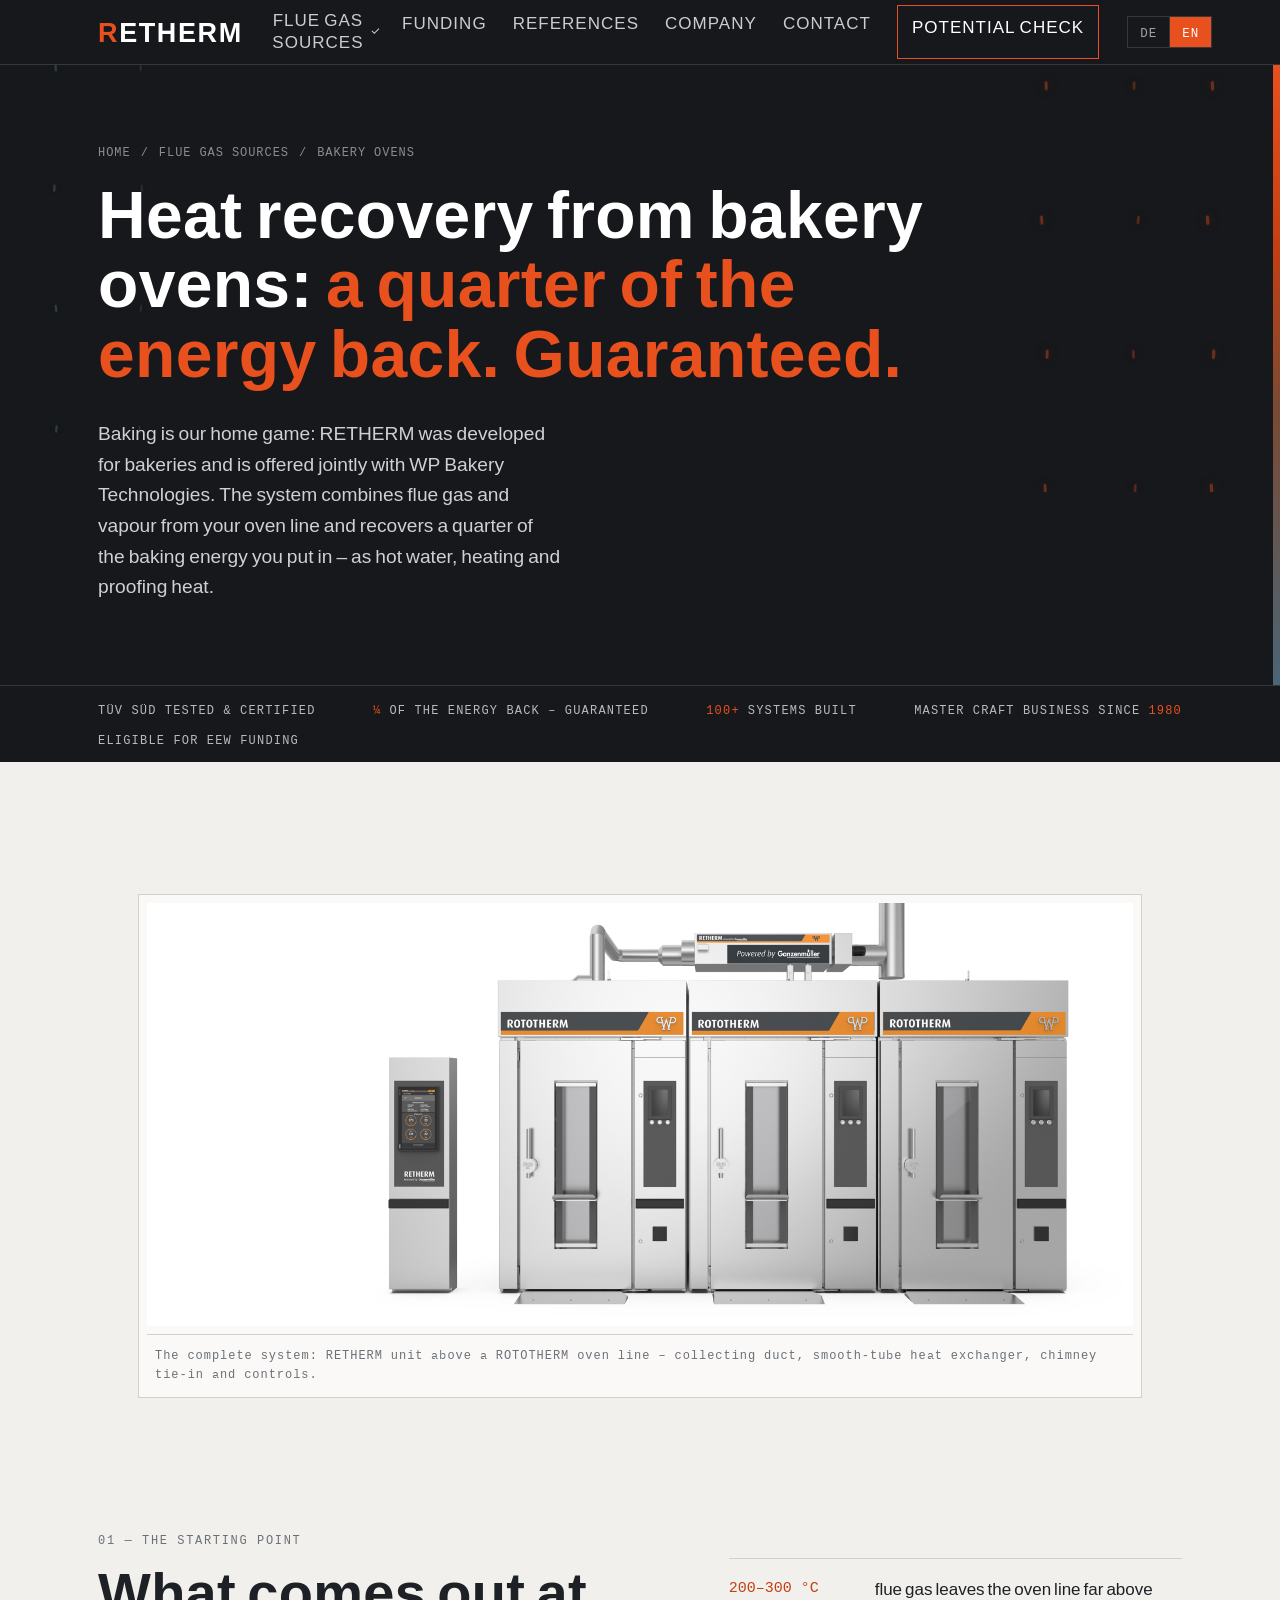
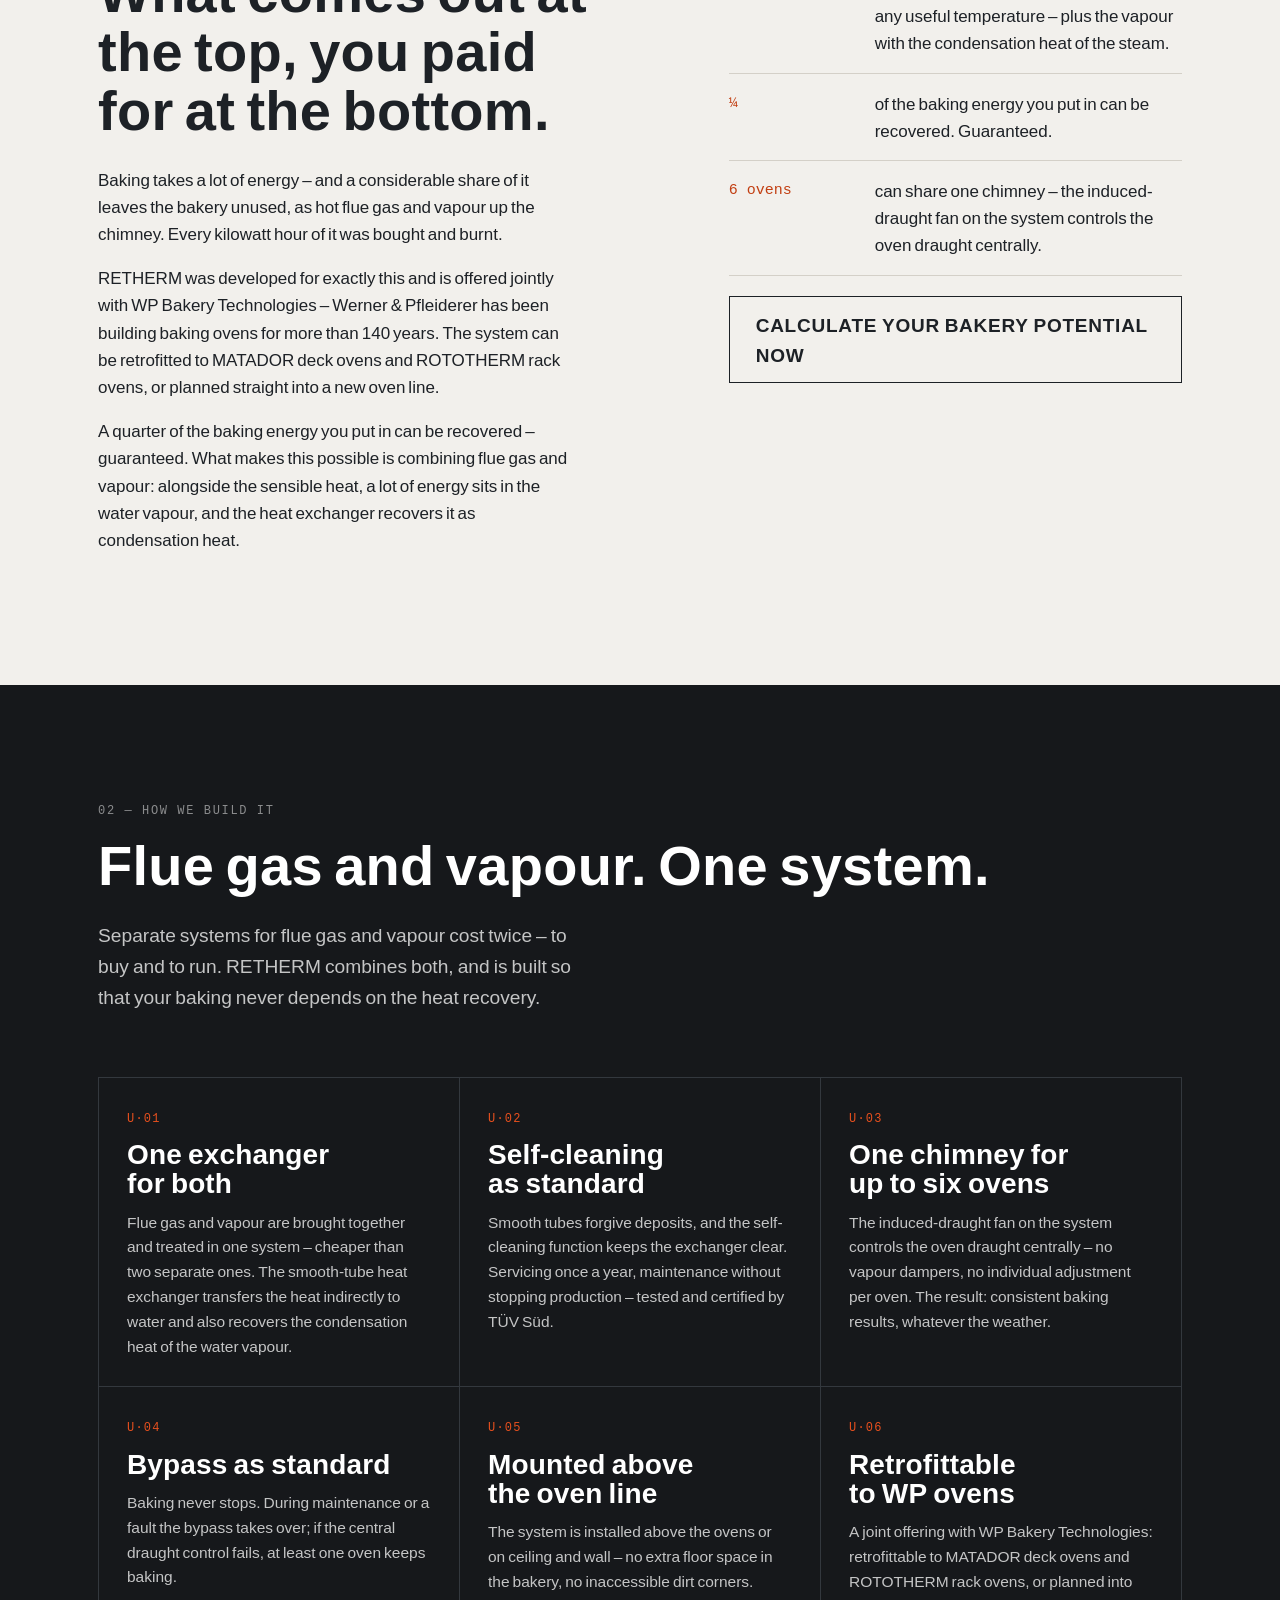
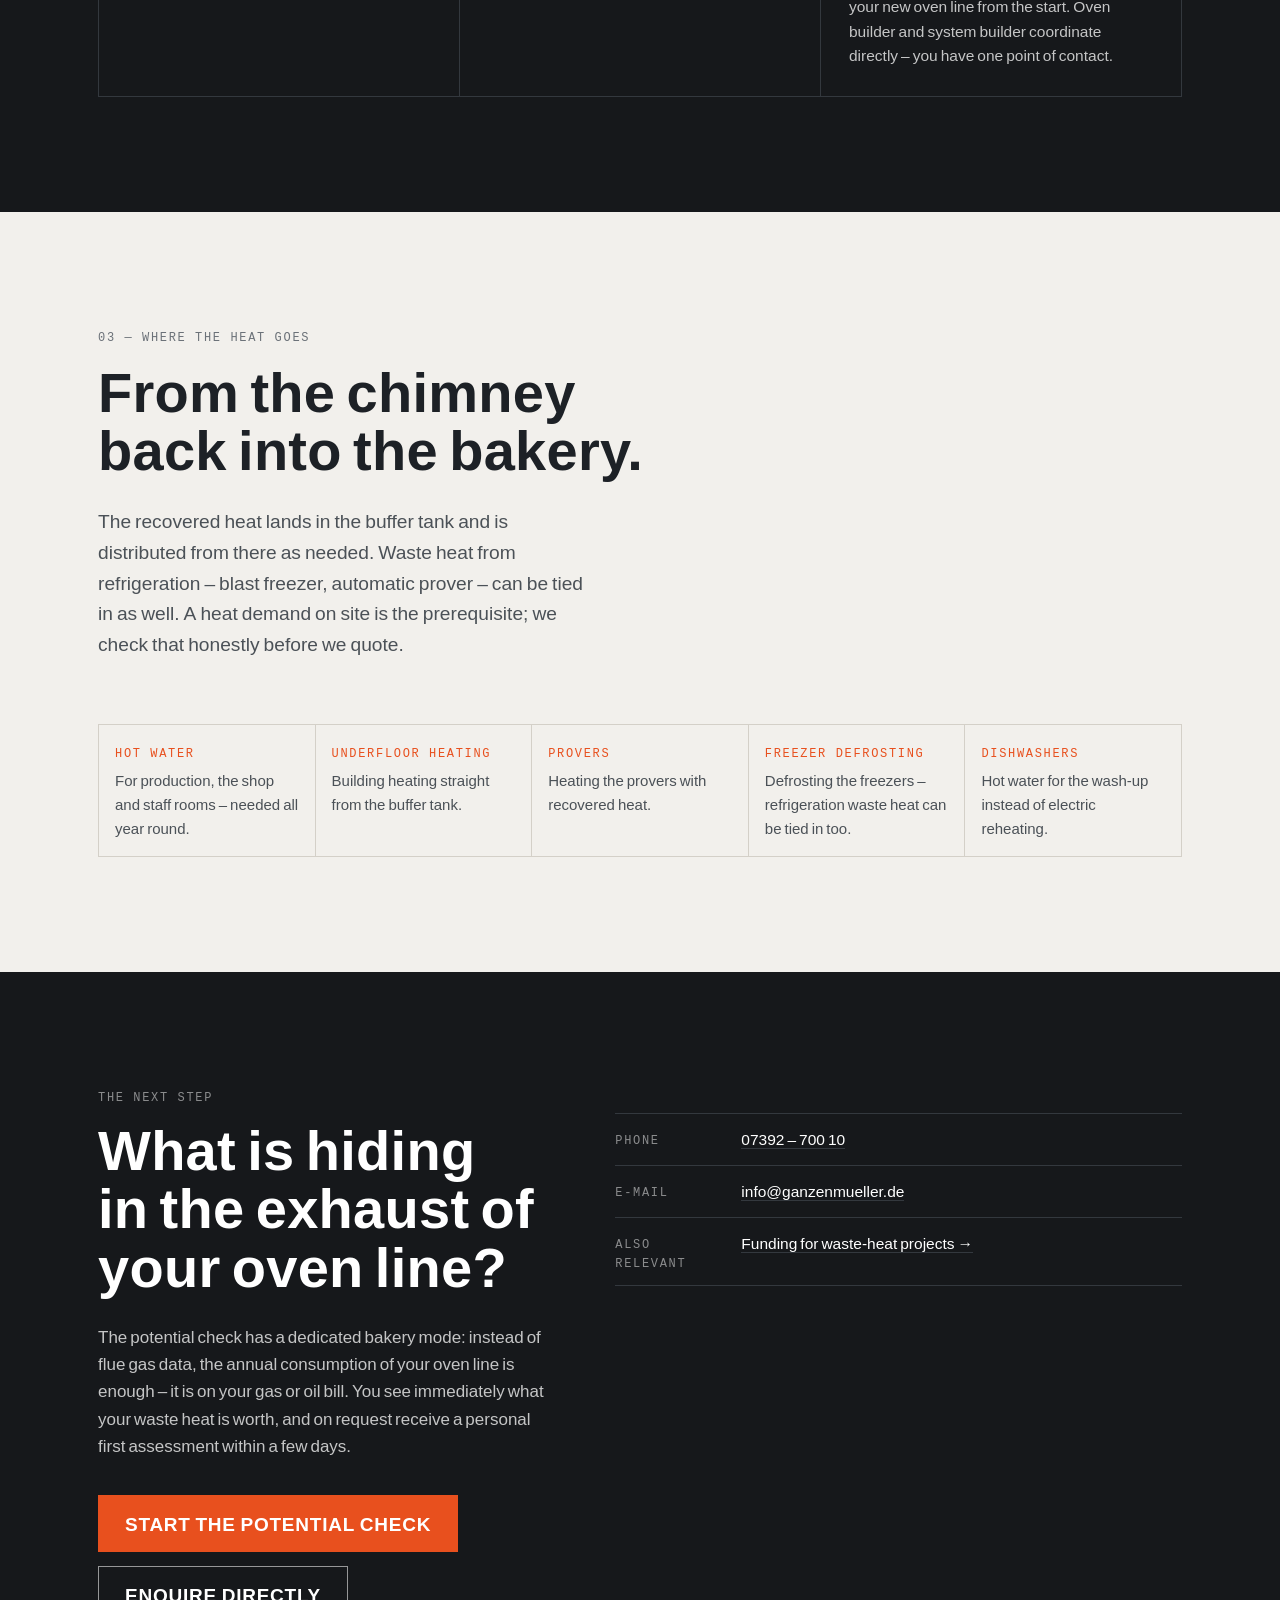
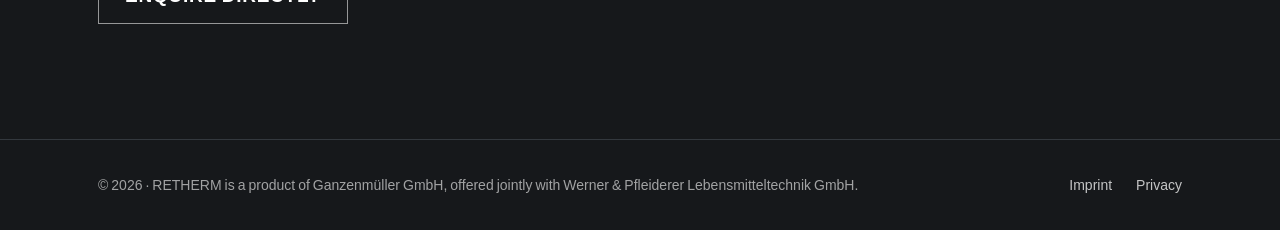
==== commit d981d8ce: "Design-Ausbau: Zweiseitiger Partikel-Hintergrund, echte Fotos, Projekt-Kontext - Hero-Animation v2: " ====
--- a/abgas-backofen.html
+++ b/abgas-backofen.html
@@ -48,6 +48,7 @@
 
   <!-- ================= Seitenkopf ================= -->
   <section class="page-head">
+    <svg class="page-head__flow" viewBox="0 0 1200 400" preserveAspectRatio="xMidYMid slice" aria-hidden="true"><g class="flow-up"><path d="M980 400 C 974 320, 990 240, 978 160 C 970 100, 986 40, 979 0"/><path d="M1064 400 C 1070 315, 1054 235, 1066 155 C 1074 95, 1058 35, 1065 0"/><path d="M1136 400 C 1130 325, 1146 245, 1134 165 C 1126 105, 1142 45, 1135 0"/></g><g class="flow-down"><path d="M52 0 C 58 80, 42 160, 54 240 C 62 300, 46 360, 53 400"/><path d="M132 0 C 126 85, 142 165, 130 245 C 122 305, 138 365, 131 400"/></g></svg>
     <div class="wrap page-head__inner">
       <nav class="crumbs" aria-label="Pfad">
         <a href="index.html" data-i18n="nav.home">Start</a>
@@ -72,6 +73,16 @@
     </div>
   </div>
 
+  <!-- ================= Praxisbild ================= -->
+  <section class="section" style="padding-bottom: 0">
+    <div class="wrap">
+      <figure class="figure-box rv">
+        <img src="assets/img/retherm-ofenlinie.jpg" alt="RETHERM-Wärmerückgewinnung über einer Linie aus drei ROTOTHERM-Stikkenöfen mit zentraler Steuerung" data-i18n-alt="back.ph.a1" loading="lazy" style="width:100%">
+        <figcaption data-i18n="back.ph.c1">Die Komplettanlage: RETHERM-Einheit über einer ROTOTHERM-Ofenlinie – Sammelleitung, Glattrohrwärmetauscher, Kaminanbindung und Steuerung.</figcaption>
+      </figure>
+    </div>
+  </section>
+
   <!-- ================= 01 Ausgangslage ================= -->
   <section class="section">
     <div class="wrap">
--- a/assets/css/main.css
+++ b/assets/css/main.css
@@ -704,18 +704,27 @@
 
 .res-row--sum .val { color: var(--heat); font-size: 18px; }
 
-/* Urteil */
+/* Urteil – Statusanzeige im HMI-Stil (LED-Quadrat statt Farbkante) */
 .verdict {
   margin-top: auto;
   border: 1px solid var(--line-dark);
-  border-left: 4px solid var(--muted);
   padding: 18px 20px;
 }
 
-.verdict[data-v="strong"] { border-left-color: var(--ok-strong); }
-.verdict[data-v="good"]   { border-left-color: var(--ok); }
-.verdict[data-v="maybe"]  { border-left-color: var(--mid); }
-.verdict[data-v="weak"]   { border-left-color: var(--bad); }
+.verdict h4::before {
+  content: "";
+  display: inline-block;
+  width: 10px;
+  height: 10px;
+  margin-right: 11px;
+  background: var(--muted);
+  vertical-align: 1px;
+}
+
+.verdict[data-v="strong"] h4::before { background: var(--ok-strong); box-shadow: 0 0 9px var(--ok-strong); }
+.verdict[data-v="good"]   h4::before { background: var(--ok); box-shadow: 0 0 9px var(--ok); }
+.verdict[data-v="maybe"]  h4::before { background: var(--mid); box-shadow: 0 0 9px var(--mid); }
+.verdict[data-v="weak"]   h4::before { background: var(--bad); box-shadow: 0 0 9px var(--bad); }
 
 .verdict h4 {
   font-family: var(--font-head);
@@ -1238,29 +1247,98 @@
 
 .rv.is-in { opacity: 1; transform: none; }
 
-/* Aufsteigende Wärmeströme im Hero */
-.hero__flow {
+/* Dynamischer Hintergrund: Kaminglut steigt rechts, Wasser fällt links.
+   Nahtlose Loops: dashoffset-Delta = Vielfaches der Dash-Periode
+   (Glut 6+120=126 → −252; Wasser 5+108=113 → +226). */
+.hero__flow, .page-head__flow {
   position: absolute;
   inset: 0;
   pointer-events: none;
-  opacity: .5;
-}
-
-.hero__flow path {
+}
+
+.hero__flow { opacity: .9; }
+
+.page-head__flow { opacity: .45; }
+
+.hero__inner, .page-head__inner { position: relative; }
+
+.hero__flow path, .page-head__flow path {
   fill: none;
+  stroke-linecap: round;
+}
+
+.flow-up { filter: drop-shadow(0 0 7px rgba(232, 80, 30, .65)); }
+
+.flow-up path {
   stroke: var(--heat);
-  stroke-width: 1.5;
-  stroke-dasharray: 3 130;
-  stroke-linecap: round;
-  animation: flow-up 9s linear infinite;
-}
-
-.hero__flow path:nth-child(2) { animation-delay: -3s; stroke-dasharray: 3 170; opacity: .8; }
-.hero__flow path:nth-child(3) { animation-delay: -6s; stroke-dasharray: 3 110; opacity: .6; }
-.hero__flow path:nth-child(4) { animation-delay: -1.5s; stroke-dasharray: 3 150; opacity: .7; }
-.hero__flow path:nth-child(5) { animation-delay: -4.5s; stroke-dasharray: 3 120; opacity: .5; }
-
-@keyframes flow-up { to { stroke-dashoffset: -266; } }
+  stroke-width: 2.5;
+  stroke-dasharray: 6 120;
+  animation: flow-up 7s linear infinite;
+}
+
+.flow-up path:nth-child(2) { animation-duration: 9s;   animation-delay: -3.2s; stroke-width: 2;   opacity: .85; }
+.flow-up path:nth-child(3) { animation-duration: 6s;   animation-delay: -1.4s; stroke-width: 3;   opacity: .95; }
+.flow-up path:nth-child(4) { animation-duration: 11s;  animation-delay: -6.5s; stroke-width: 1.6; opacity: .6; }
+.flow-up path:nth-child(5) { animation-duration: 7.6s; animation-delay: -4.8s; stroke-width: 2.2; opacity: .8; }
+.flow-up path:nth-child(6) { animation-duration: 9.8s; animation-delay: -2.1s; stroke-width: 1.8; opacity: .65; }
+.flow-up path:nth-child(7) { animation-duration: 6.8s; animation-delay: -5.6s; stroke-width: 2.6; opacity: .9; }
+
+.flow-down { filter: drop-shadow(0 0 5px rgba(125, 162, 184, .5)); }
+
+.flow-down path {
+  stroke: #7da2b8;
+  stroke-width: 2;
+  stroke-dasharray: 5 108;
+  animation: flow-down 8.4s linear infinite;
+  opacity: .6;
+}
+
+.flow-down path:nth-child(2) { animation-duration: 10.6s; animation-delay: -4.1s; stroke-width: 1.6; opacity: .45; }
+.flow-down path:nth-child(3) { animation-duration: 7.2s;  animation-delay: -2.6s; stroke-width: 2.4; opacity: .7; }
+.flow-down path:nth-child(4) { animation-duration: 12s;   animation-delay: -7.3s; stroke-width: 1.4; opacity: .38; }
+.flow-down path:nth-child(5) { animation-duration: 9s;    animation-delay: -5.2s; stroke-width: 1.8; opacity: .5; }
+
+@keyframes flow-up { to { stroke-dashoffset: -252; } }
+
+@keyframes flow-down { to { stroke-dashoffset: 226; } }
+
+/* Foto-Leiste (Praxisbilder in Haarlinien-Rahmen) */
+.photo-strip {
+  display: grid;
+  grid-template-columns: minmax(0, 2fr) minmax(0, 1.05fr) minmax(0, 1.05fr);
+  gap: clamp(14px, 2vw, 24px);
+  margin-top: clamp(28px, 4vw, 44px);
+}
+
+.photo-strip figure {
+  margin: 0;
+  border: 1px solid var(--line);
+  background: var(--paper-raised);
+  padding: 8px;
+  display: flex;
+  flex-direction: column;
+}
+
+.photo-strip img {
+  width: 100%;
+  height: 100%;
+  min-height: 0;
+  aspect-ratio: 3 / 2;
+  object-fit: cover;
+  flex: 1;
+}
+
+.photo-strip figcaption {
+  font-family: var(--font-mono);
+  font-size: 11.5px;
+  letter-spacing: 0.07em;
+  color: var(--muted);
+  padding: 9px 6px 4px;
+}
+
+@media (max-width: 760px) {
+  .photo-strip { grid-template-columns: 1fr; }
+}
 
 /* Fließende Medien im Anlagenschema */
 .s-flow-hot, .s-flow-water {
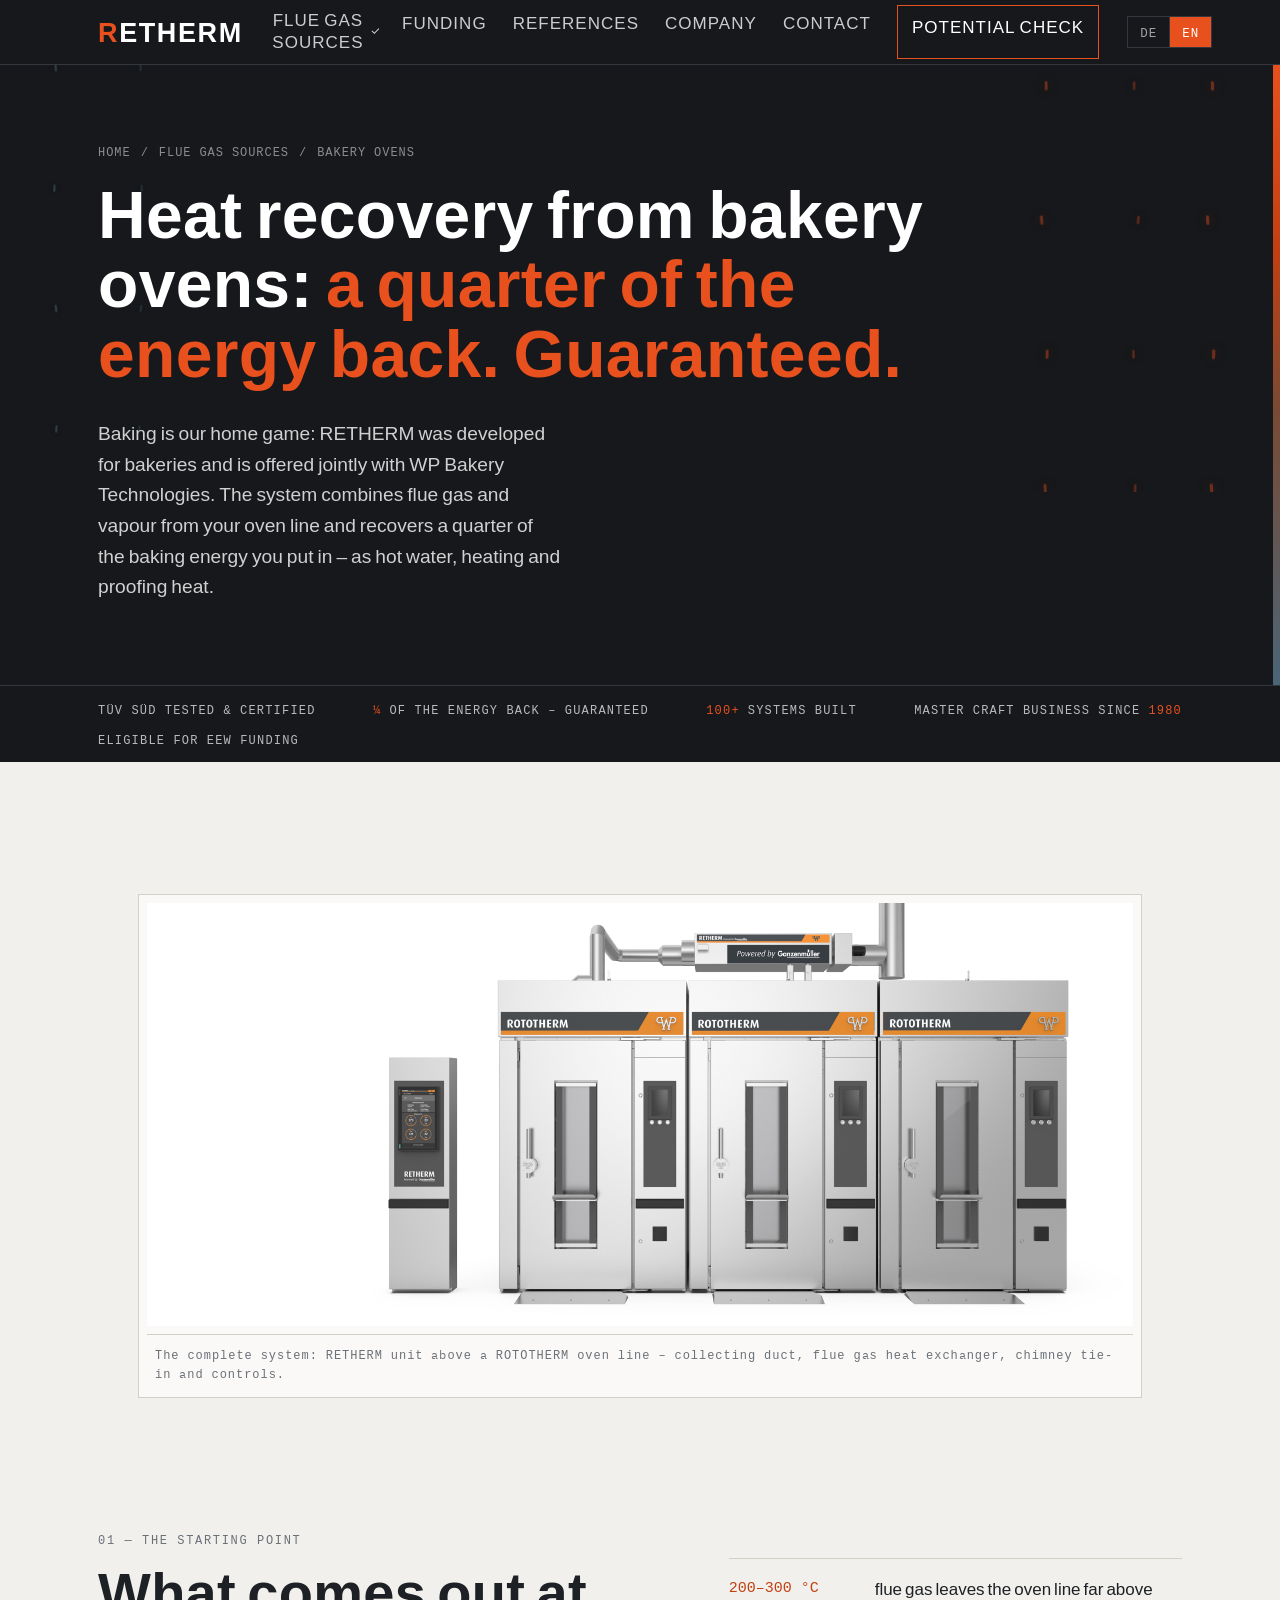
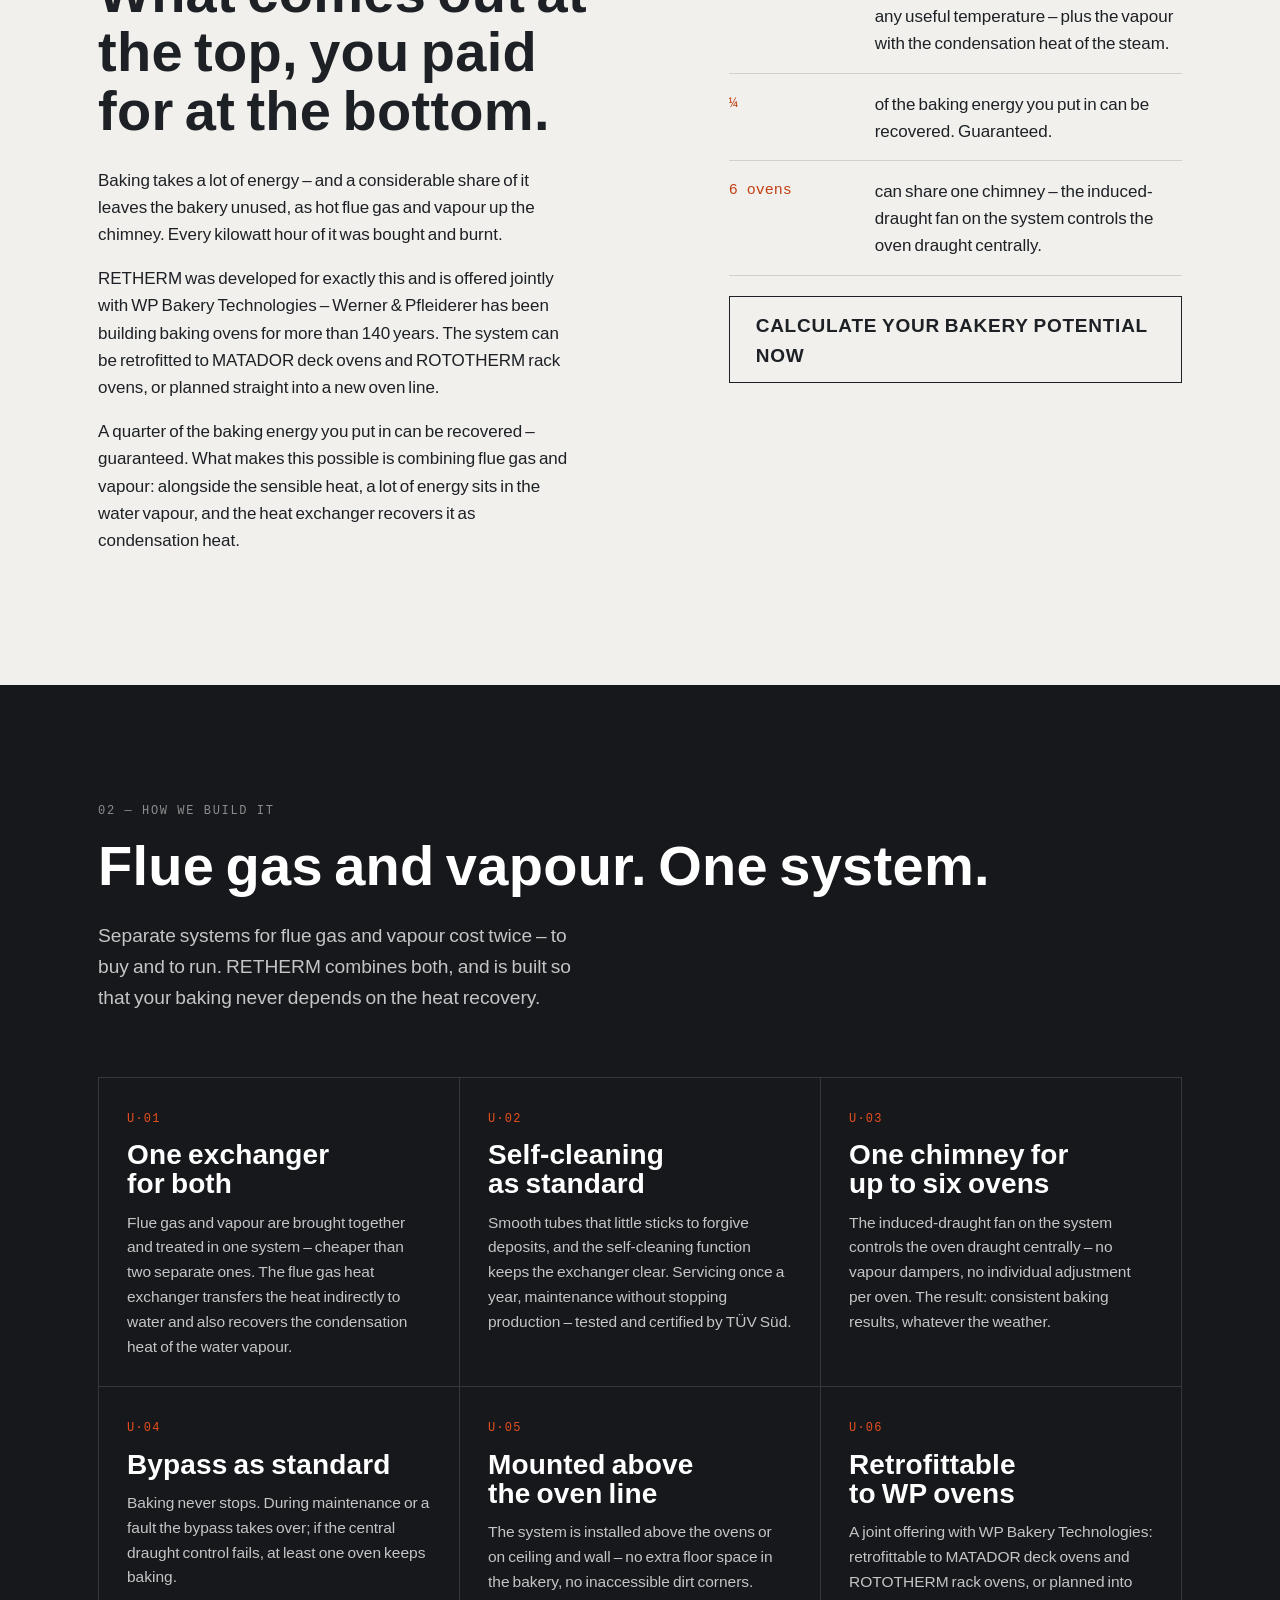
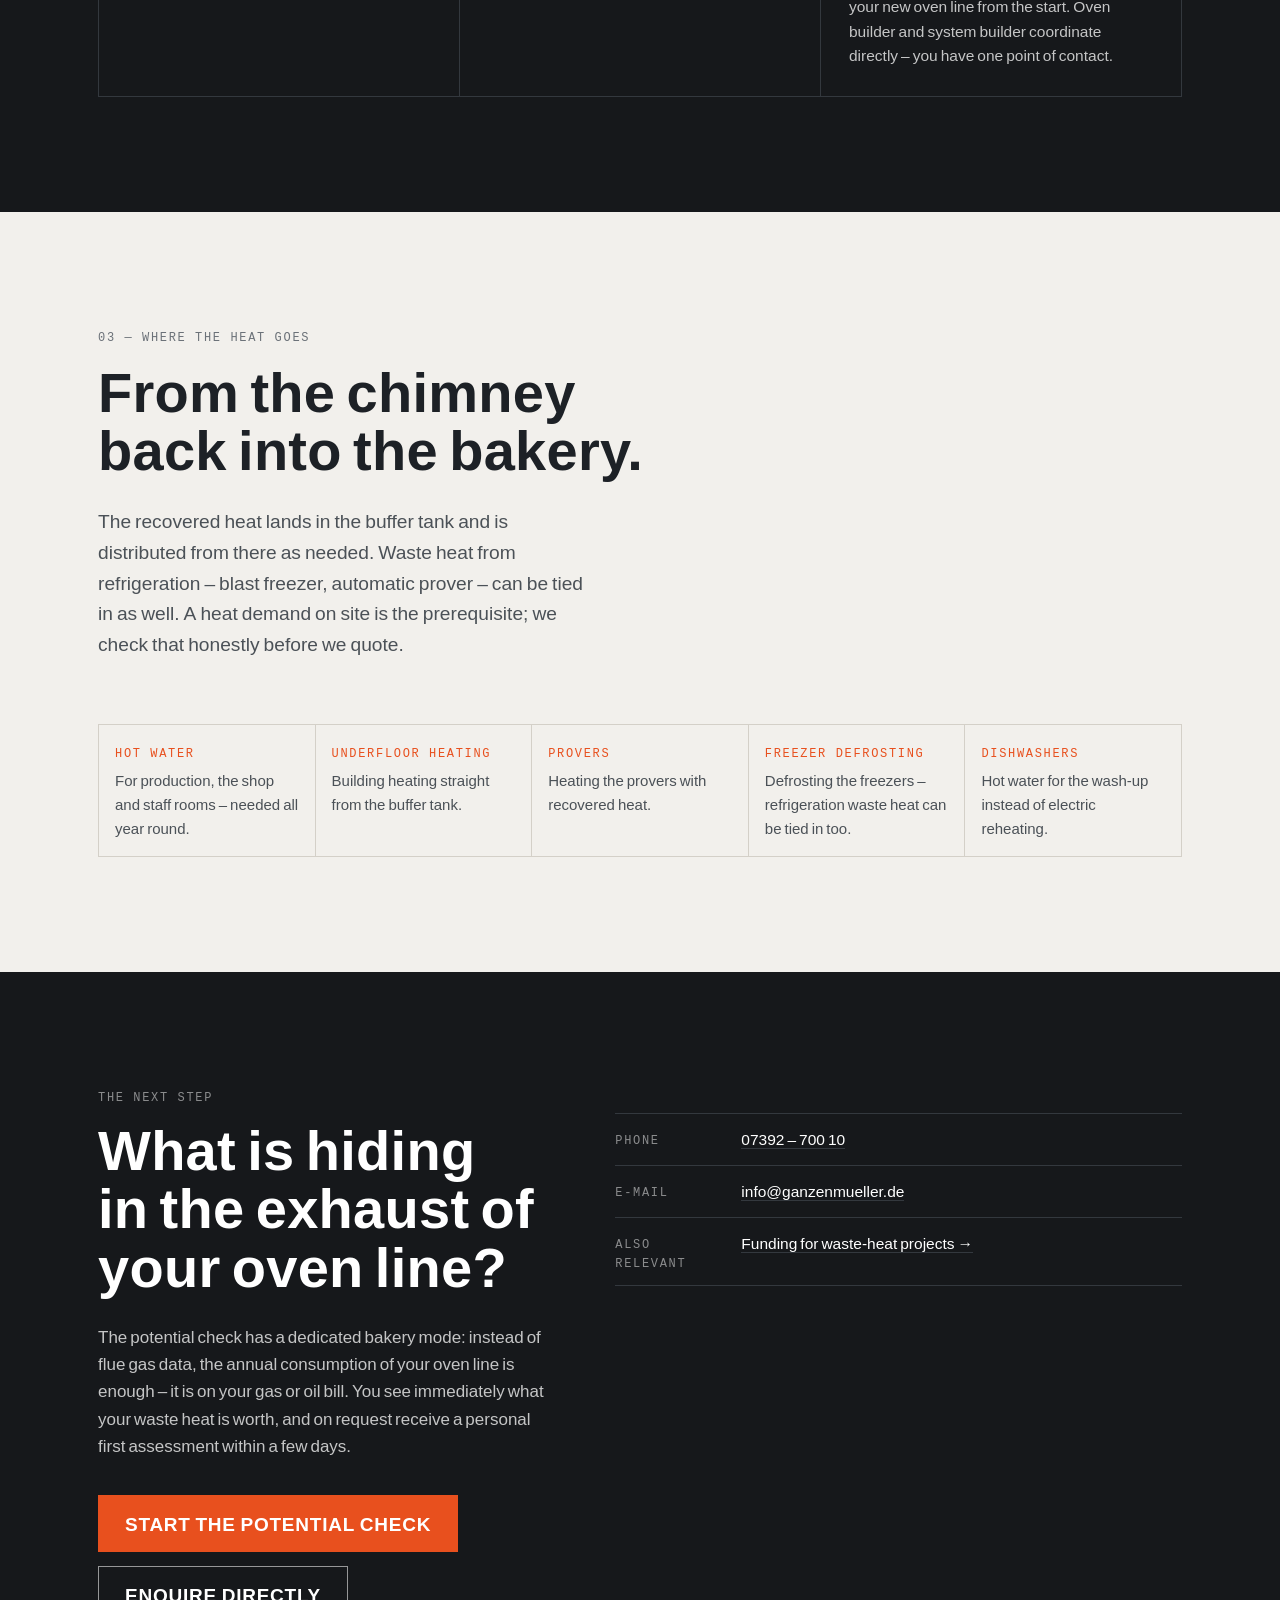
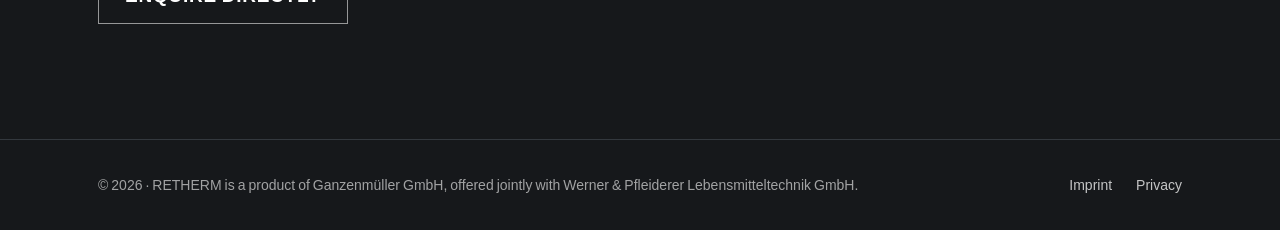
==== commit 5f33220a: "SEO-Ausbau und Botschafts-Umbau: Produktionssicherheit statt Komponenten-Jargon - Botschaft: "Glattr" ====
--- a/abgas-backofen.html
+++ b/abgas-backofen.html
@@ -78,7 +78,7 @@
     <div class="wrap">
       <figure class="figure-box rv">
         <img src="assets/img/retherm-ofenlinie.jpg" alt="RETHERM-Wärmerückgewinnung über einer Linie aus drei ROTOTHERM-Stikkenöfen mit zentraler Steuerung" data-i18n-alt="back.ph.a1" loading="lazy" style="width:100%">
-        <figcaption data-i18n="back.ph.c1">Die Komplettanlage: RETHERM-Einheit über einer ROTOTHERM-Ofenlinie – Sammelleitung, Glattrohrwärmetauscher, Kaminanbindung und Steuerung.</figcaption>
+        <figcaption data-i18n="back.ph.c1">Die Komplettanlage: RETHERM-Einheit über einer ROTOTHERM-Ofenlinie – Sammelleitung, Abgaswärmetauscher, Kaminanbindung und Steuerung.</figcaption>
       </figure>
     </div>
   </section>
@@ -129,12 +129,12 @@
         <article class="comp">
           <span class="comp__no">U·01</span>
           <h3 data-i18n="back.u.c1h">Ein Tauscher für beides</h3>
-          <p data-i18n="back.u.c1p">Rauchgas und Schwaden werden zusammengeführt und in einer Anlage behandelt – günstiger als zwei getrennte Systeme. Der Glattrohrwärmetauscher überträgt die Wärme indirekt auf Wasser und gewinnt dabei auch die Kondensationswärme des Wasserdampfs zurück.</p>
+          <p data-i18n="back.u.c1p">Rauchgas und Schwaden werden zusammengeführt und in einer Anlage behandelt – günstiger als zwei getrennte Systeme. Der Abgaswärmetauscher überträgt die Wärme indirekt auf Wasser und gewinnt dabei auch die Kondensationswärme des Wasserdampfs zurück.</p>
         </article>
         <article class="comp">
           <span class="comp__no">U·02</span>
           <h3 data-i18n="back.u.c2h">Selbstreinigung serienmäßig</h3>
-          <p data-i18n="back.u.c2p">Glattrohre verzeihen Anhaftungen, die Selbstreinigungsfunktion hält den Tauscher frei. Service einmal im Jahr, Wartung ohne Produktionsstopp – geprüft und zertifiziert vom TÜV Süd.</p>
+          <p data-i18n="back.u.c2p">Glatte Rohre verzeihen Anhaftungen, die Selbstreinigungsfunktion hält den Tauscher frei. Service einmal im Jahr, Wartung ohne Produktionsstopp – geprüft und zertifiziert vom TÜV Süd.</p>
         </article>
         <article class="comp">
           <span class="comp__no">U·03</span>
--- a/assets/css/main.css
+++ b/assets/css/main.css
@@ -920,6 +920,50 @@
 
 .site-foot a:hover { color: #fff; }
 
+/* ---------- FAQ ---------- */
+
+.faq {
+  border: 1px solid var(--line);
+  background: var(--paper-raised);
+}
+
+.faq details + details { border-top: 1px solid var(--line); }
+
+.faq summary {
+  cursor: pointer;
+  list-style: none;
+  padding: 17px 22px 15px;
+  font-family: var(--font-head);
+  font-size: 21px;
+  font-weight: 600;
+  display: flex;
+  justify-content: space-between;
+  align-items: baseline;
+  gap: 18px;
+}
+
+.faq summary::-webkit-details-marker { display: none; }
+
+.faq summary::after {
+  content: "+";
+  font-family: var(--font-mono);
+  font-size: 17px;
+  color: var(--heat);
+  flex-shrink: 0;
+}
+
+.faq details[open] summary::after { content: "−"; }
+
+.faq summary:hover { color: var(--heat-deep); }
+
+.faq details p {
+  padding: 0 22px 20px;
+  margin: 0;
+  font-size: 15.5px;
+  color: var(--ink-soft);
+  max-width: 78ch;
+}
+
 /* ---------- Rechtsseiten ---------- */
 
 .legal { padding: clamp(48px, 7vw, 90px) 0; }
@@ -1300,7 +1344,9 @@
 
 @keyframes flow-up { to { stroke-dashoffset: -252; } }
 
-@keyframes flow-down { to { stroke-dashoffset: 226; } }
+/* Pfade sind von oben nach unten gezeichnet – negatives Delta fließt
+   in Pfadrichtung, also abwärts */
+@keyframes flow-down { to { stroke-dashoffset: -226; } }
 
 /* Foto-Leiste (Praxisbilder in Haarlinien-Rahmen) */
 .photo-strip {
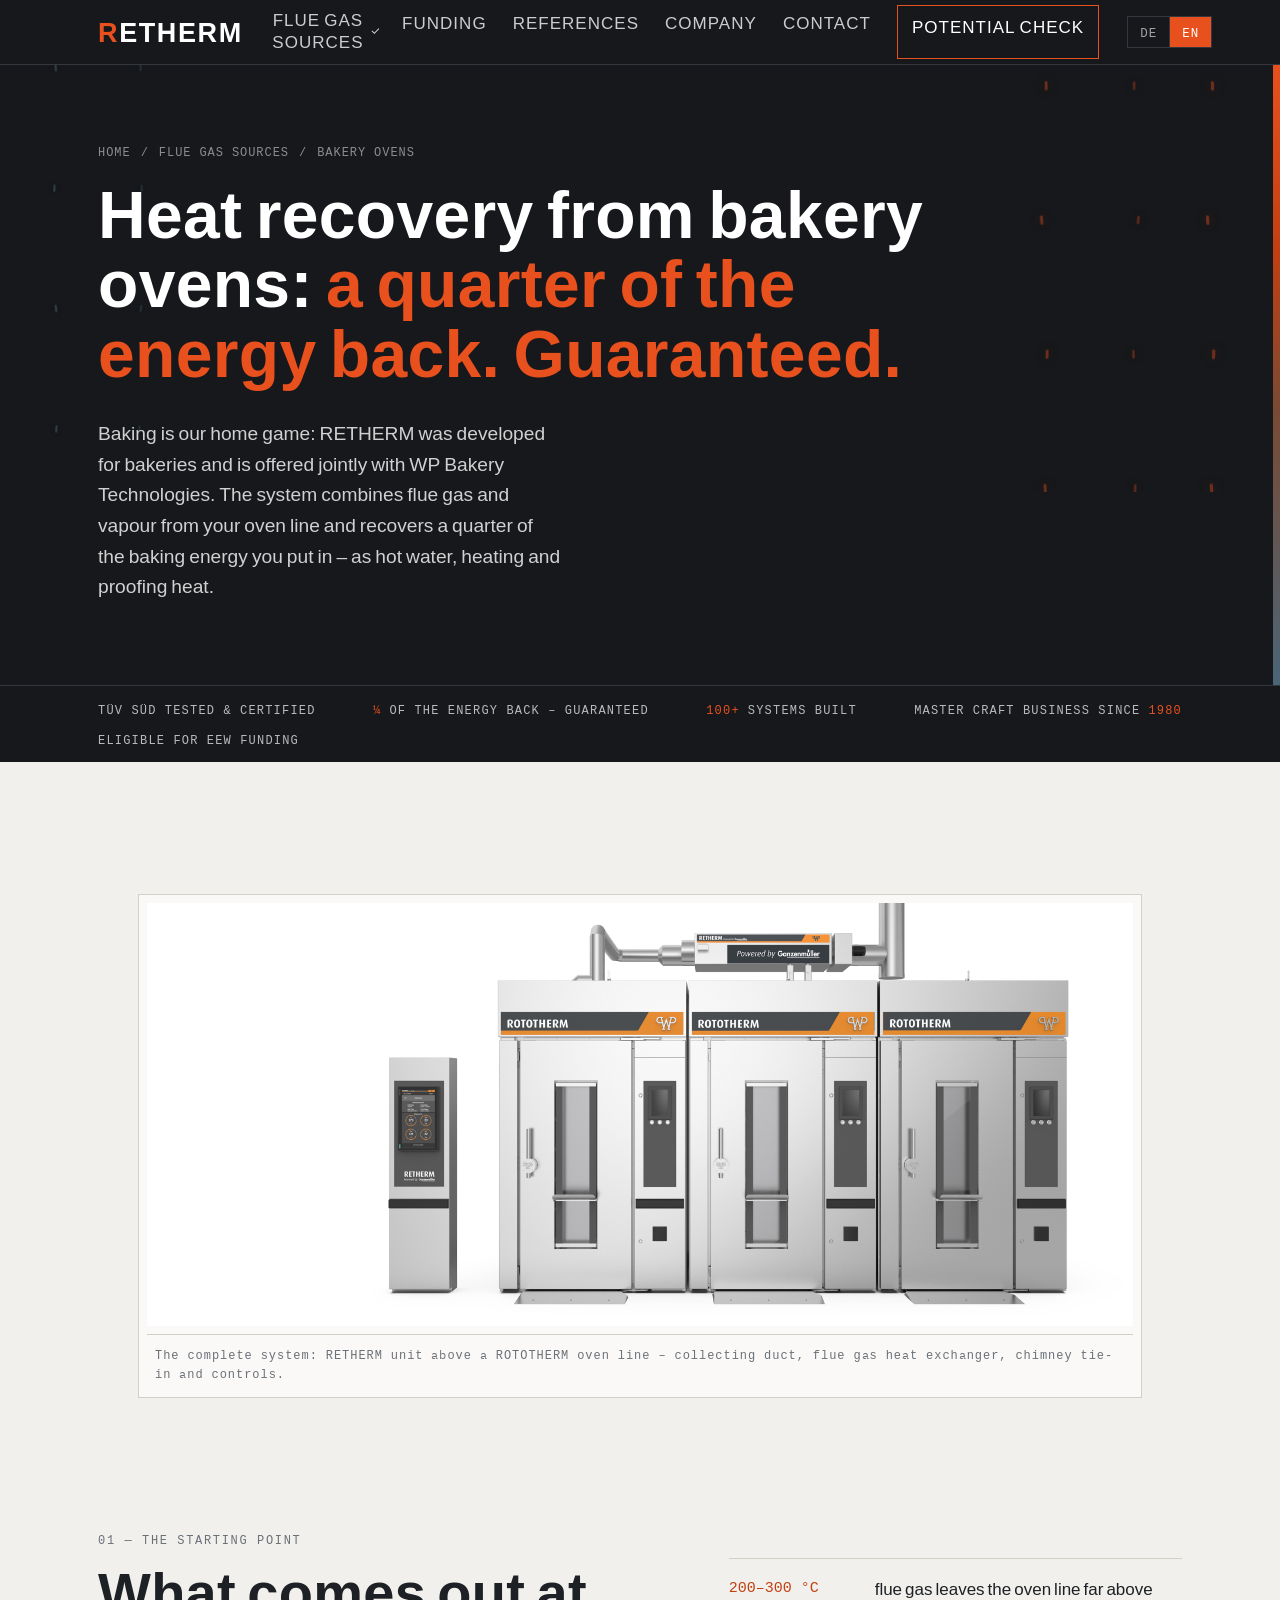
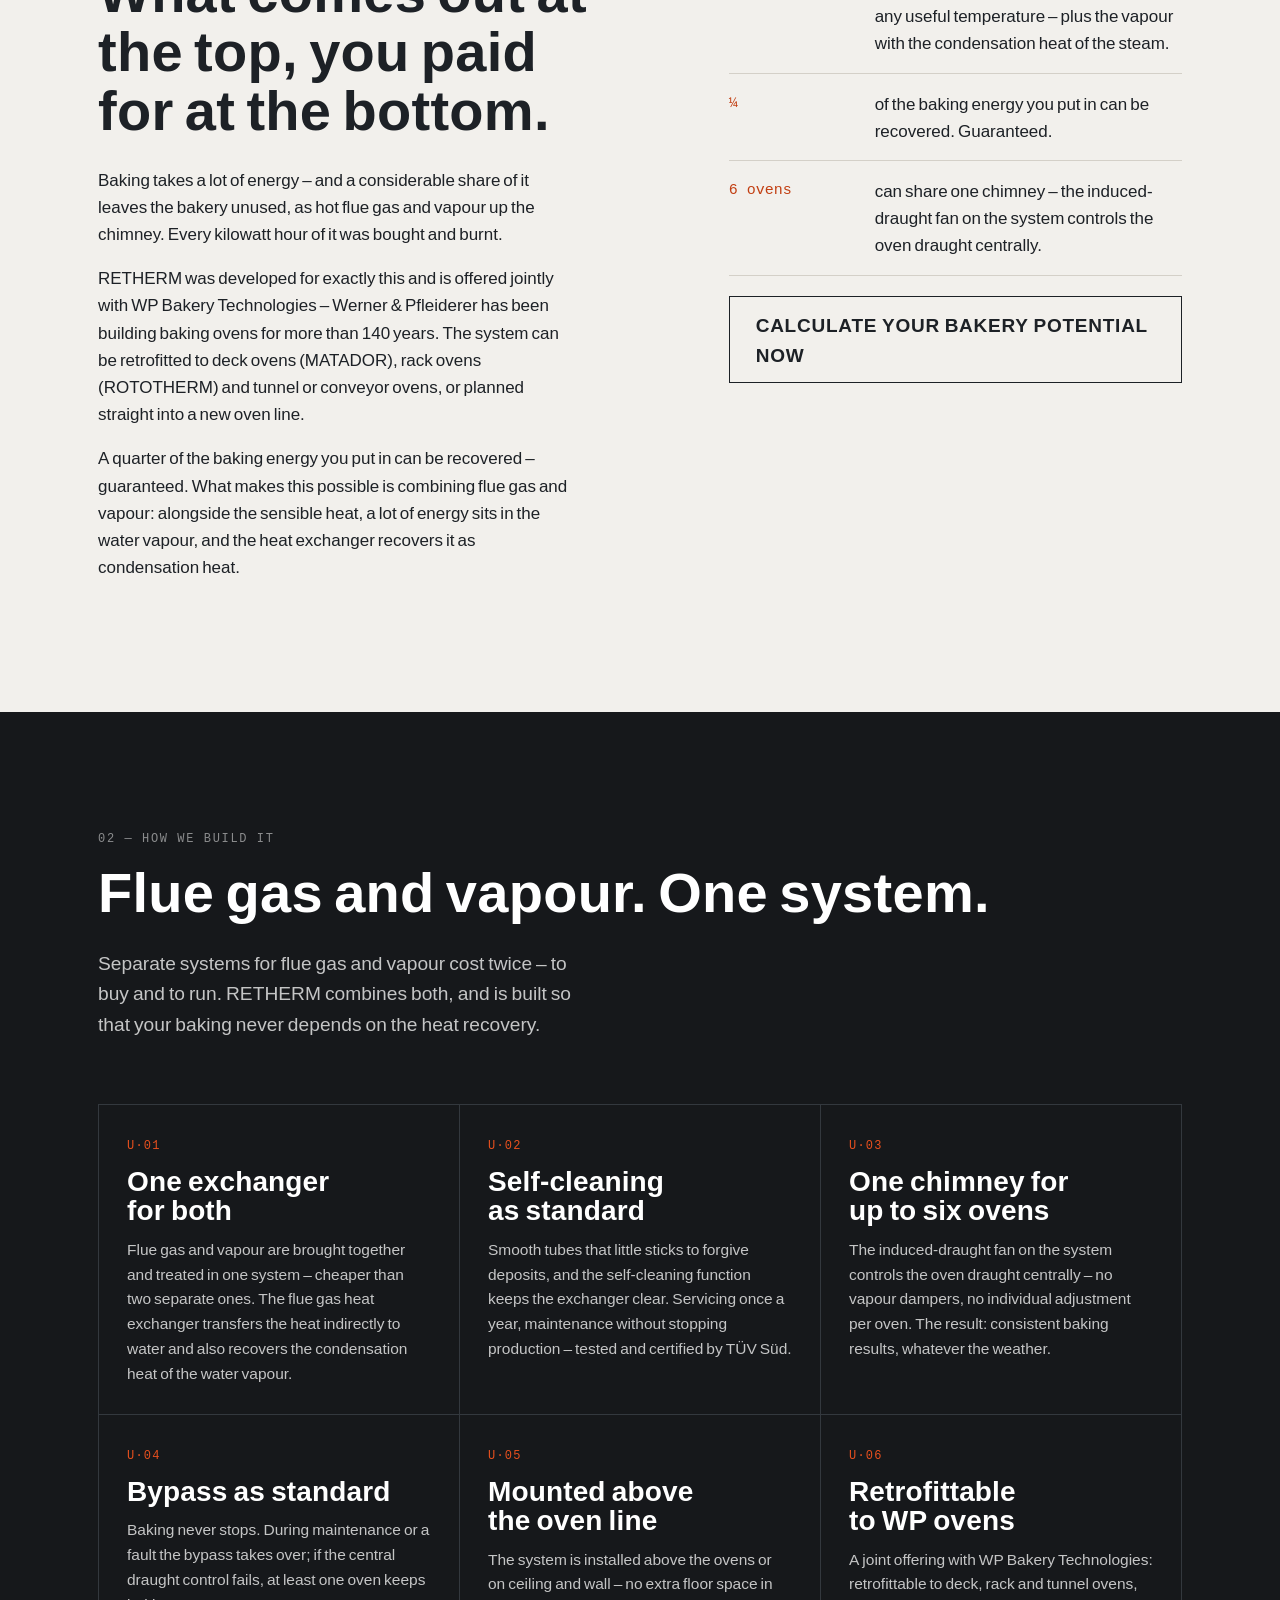
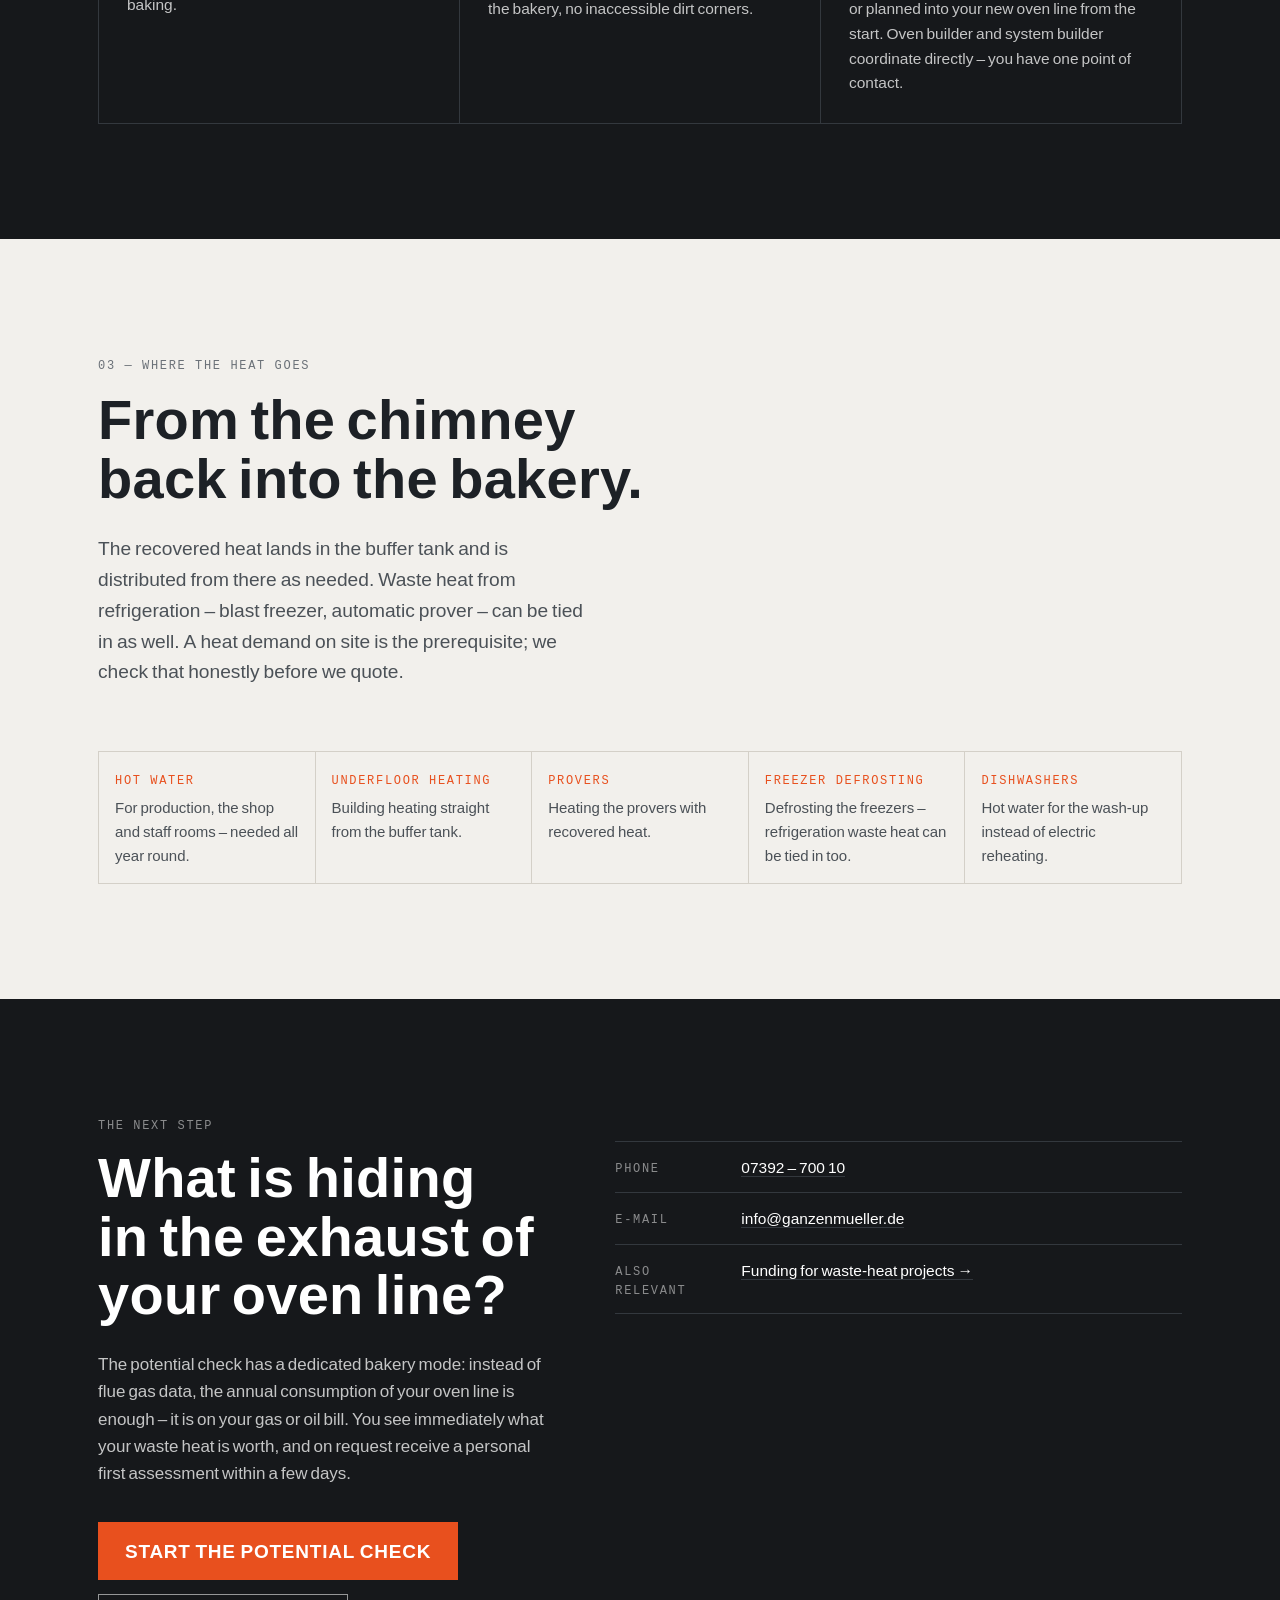
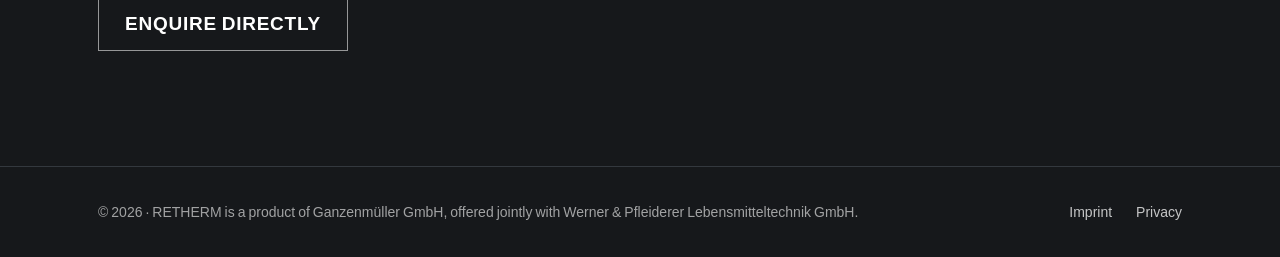
==== commit 11ef944b: "Abgasquellen: eine Landingpage, die alle abholt - Neue Übersichtsseite abgasquellen.html nach der Ke" ====
--- a/abgas-backofen.html
+++ b/abgas-backofen.html
@@ -4,7 +4,7 @@
   <meta charset="UTF-8">
   <meta name="viewport" content="width=device-width, initial-scale=1.0">
   <title data-i18n="back.title">Wärmerückgewinnung am Backofen | RETHERM powered by Ganzenmüller</title>
-  <meta name="description" data-i18n-content="back.desc" content="Backöfen schicken Rauchgas und Schwaden mit 200–300 °C durch den Kamin. RETHERM führt beide zusammen und holt ein Viertel der Backenergie zurück – garantiert. Gemeinsam angeboten mit WP Bakery Technologies, nachrüstbar an MATADOR- und ROTOTHERM-Öfen.">
+  <meta name="description" data-i18n-content="back.desc" content="Backöfen schicken Rauchgas und Schwaden mit 200–300 °C durch den Kamin. RETHERM führt beide zusammen und holt ein Viertel der Backenergie zurück – garantiert. Gemeinsam angeboten mit WP Bakery Technologies, nachrüstbar an Etagen-, Stikken- und Tunnelöfen.">
   <link rel="icon" type="image/svg+xml" href="assets/img/favicon.svg">
   <link rel="stylesheet" href="assets/css/main.css">
 </head>
@@ -21,6 +21,7 @@
       <div class="nav-item">
         <button type="button" class="nav-sub-toggle" aria-expanded="false" data-i18n="nav.sources">Abgasquellen</button>
         <div class="nav-sub">
+          <a href="abgasquellen.html" data-i18n="nav.srcAll">Alle Abgasquellen</a>
           <a href="abgas-industrieofen.html" data-i18n="nav.srcOven">Industrieöfen</a>
           <a href="abgas-dampfkessel.html" data-i18n="nav.srcBoiler">Dampfkessel</a>
           <a href="abgas-bhkw.html" data-i18n="nav.srcChp">Blockheizkraftwerke</a>
@@ -91,7 +92,7 @@
           <p class="tag" data-i18n="back.a.tag">01 — Die Ausgangslage</p>
           <h2 data-i18n="back.a.h2">Was oben rauskommt, haben Sie unten bezahlt.</h2>
           <p data-i18n="back.a.p1">Der Backprozess braucht viel Energie – und ein erheblicher Teil davon verlässt den Betrieb ungenutzt als heißes Rauchgas und Schwaden über den Kamin. Jede Kilowattstunde davon wurde eingekauft und verbrannt.</p>
-          <p data-i18n="back.a.p2">RETHERM wurde genau dafür entwickelt und wird gemeinsam mit WP Bakery Technologies angeboten – Werner &amp; Pfleiderer baut seit über 140 Jahren Backöfen. Die Anlage ist an MATADOR-Etagenöfen und ROTOTHERM-Stikkenöfen nachrüstbar oder wird direkt in neue Ofenanlagen eingeplant.</p>
+          <p data-i18n="back.a.p2">RETHERM wurde genau dafür entwickelt und wird gemeinsam mit WP Bakery Technologies angeboten – Werner &amp; Pfleiderer baut seit über 140 Jahren Backöfen. Die Anlage ist an Etagenöfen (MATADOR), Stikkenöfen (ROTOTHERM) und Tunnel- bzw. Durchlauföfen nachrüstbar oder wird direkt in neue Ofenanlagen eingeplant.</p>
           <p data-i18n="back.a.p3">Ein Viertel der eingesetzten Backenergie lässt sich zurückgewinnen – garantiert. Möglich macht das die Kombination aus Rauchgas und Schwaden: Neben der fühlbaren Wärme steckt viel Energie im Wasserdampf, und die holt der Wärmetauscher als Kondensationswärme zurück.</p>
         </div>
         <div class="rv">
@@ -154,7 +155,7 @@
         <article class="comp">
           <span class="comp__no">U·06</span>
           <h3 data-i18n="back.u.c6h">Nachrüstbar an WP-Öfen</h3>
-          <p data-i18n="back.u.c6p">Gemeinsames Angebot mit WP Bakery Technologies: nachrüstbar an MATADOR-Etagenöfen und ROTOTHERM-Stikkenöfen oder von Anfang an für die neue Ofenanlage eingeplant. Ofenbau und Anlagenbau stimmen sich direkt ab – Sie haben einen Ansprechpartner.</p>
+          <p data-i18n="back.u.c6p">Gemeinsames Angebot mit WP Bakery Technologies: nachrüstbar an Etagen-, Stikken- und Tunnelöfen oder von Anfang an für die neue Ofenanlage eingeplant. Ofenbau und Anlagenbau stimmen sich direkt ab – Sie haben einen Ansprechpartner.</p>
         </article>
       </div>
     </div>
--- a/assets/css/main.css
+++ b/assets/css/main.css
@@ -1182,6 +1182,64 @@
 }
 
 a.src-card:hover .src-more { color: var(--heat); }
+
+/* ---------- Quellen-Familien (Abgasquellen-Übersicht) ---------- */
+
+.family-grid {
+  display: grid;
+  grid-template-columns: repeat(auto-fit, minmax(240px, 1fr));
+  gap: 1px;
+  background: var(--line-dark);
+  border: 1px solid var(--line-dark);
+}
+
+.family {
+  background: var(--coal);
+  padding: 28px 26px 24px;
+  display: flex;
+  flex-direction: column;
+}
+
+.family h3 { color: #fff; margin-bottom: 14px; }
+
+.family ul {
+  list-style: none;
+  margin: 0;
+  padding: 0;
+  flex-grow: 1;
+}
+
+.family li {
+  font-size: 15.5px;
+  color: rgba(255,255,255,.78);
+  padding: 7px 0;
+  border-top: 1px solid var(--line-dark);
+}
+
+.family li:last-child { border-bottom: 1px solid var(--line-dark); }
+
+.family__more { margin: 16px 0 0; font-size: 14px; line-height: 1.9; }
+
+.family__more a {
+  color: var(--heat);
+  text-decoration: none;
+}
+
+.family__more a:hover { color: #fff; }
+
+/* Fließendes Quellen-/Branchen-Band */
+.src-flow {
+  font-family: var(--font-head);
+  font-size: clamp(20px, 2.6vw, 30px);
+  font-weight: 500;
+  line-height: 1.7;
+  letter-spacing: 0.01em;
+  color: var(--ink-soft);
+  max-width: none;
+  margin: 0;
+}
+
+.section--dark .src-flow { color: rgba(255,255,255,.75); }
 
 /* ---------- Teaser-Panels (Start) ---------- */
 
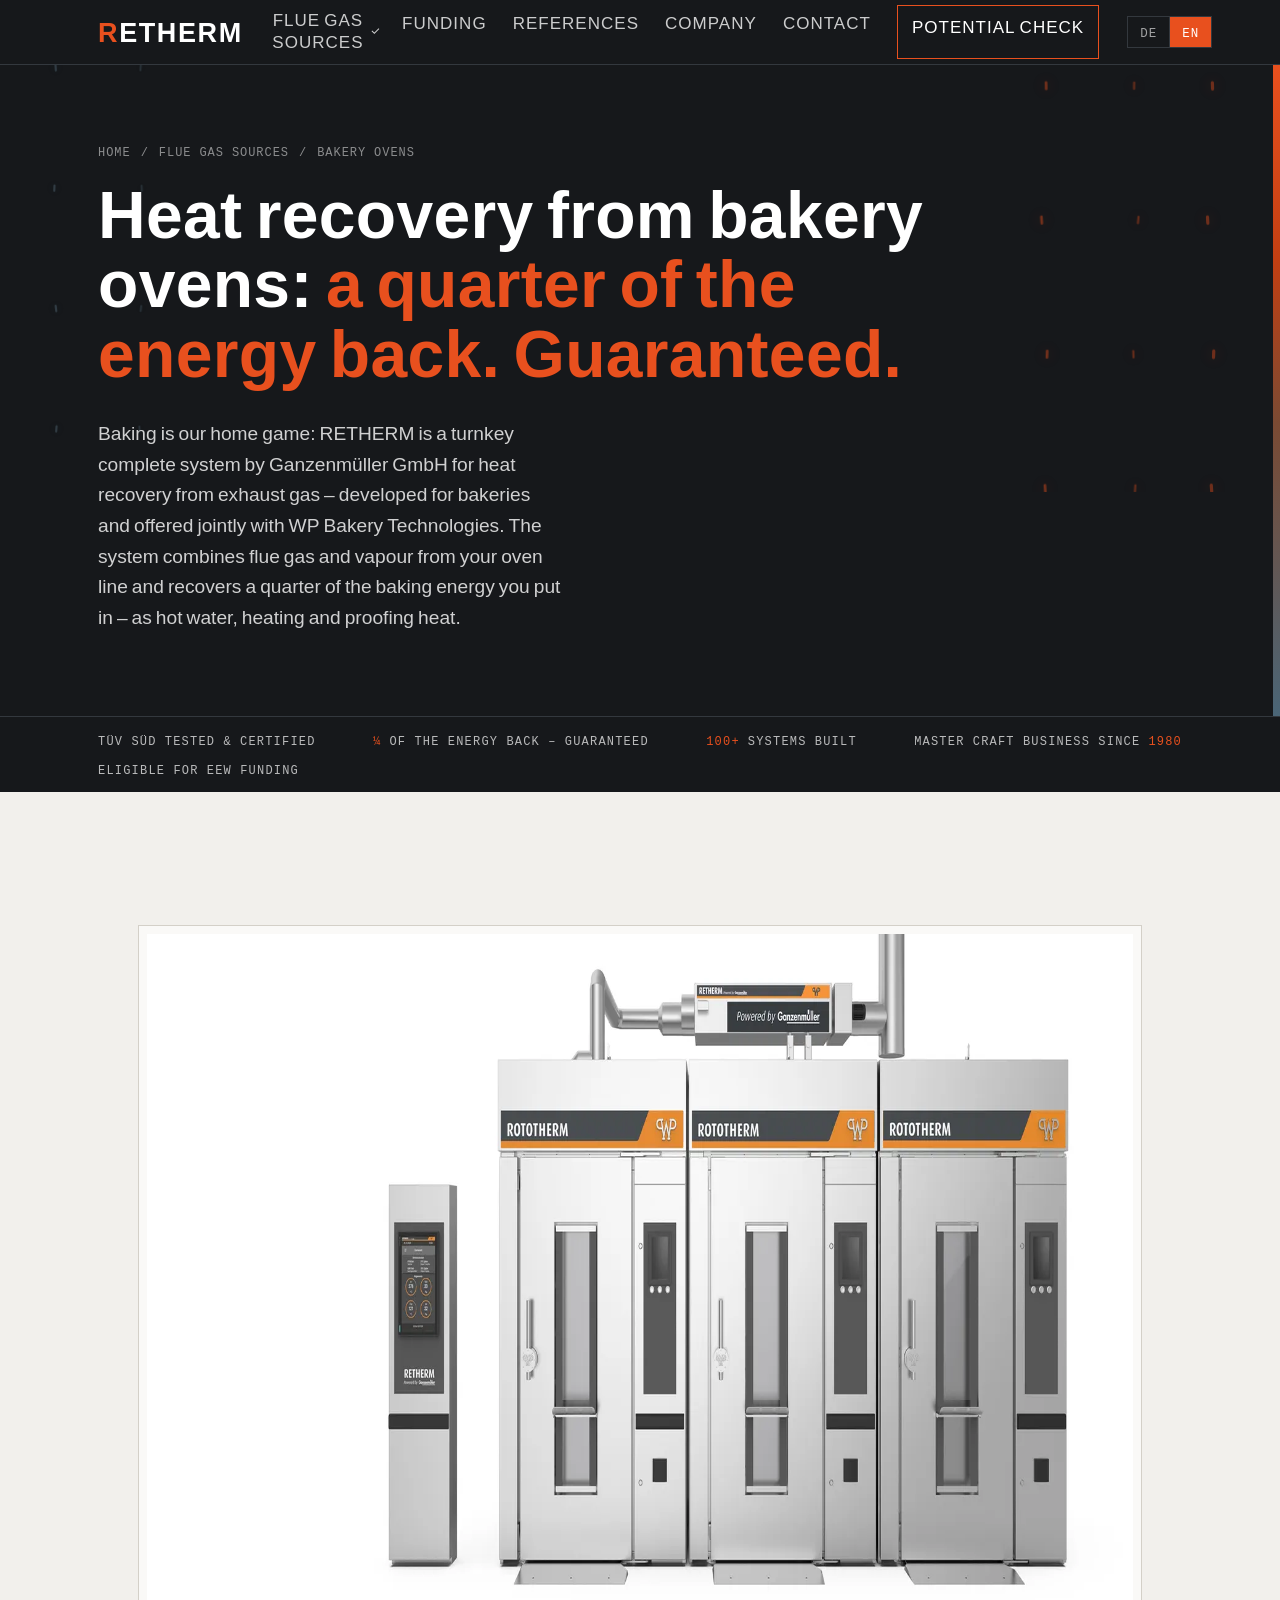
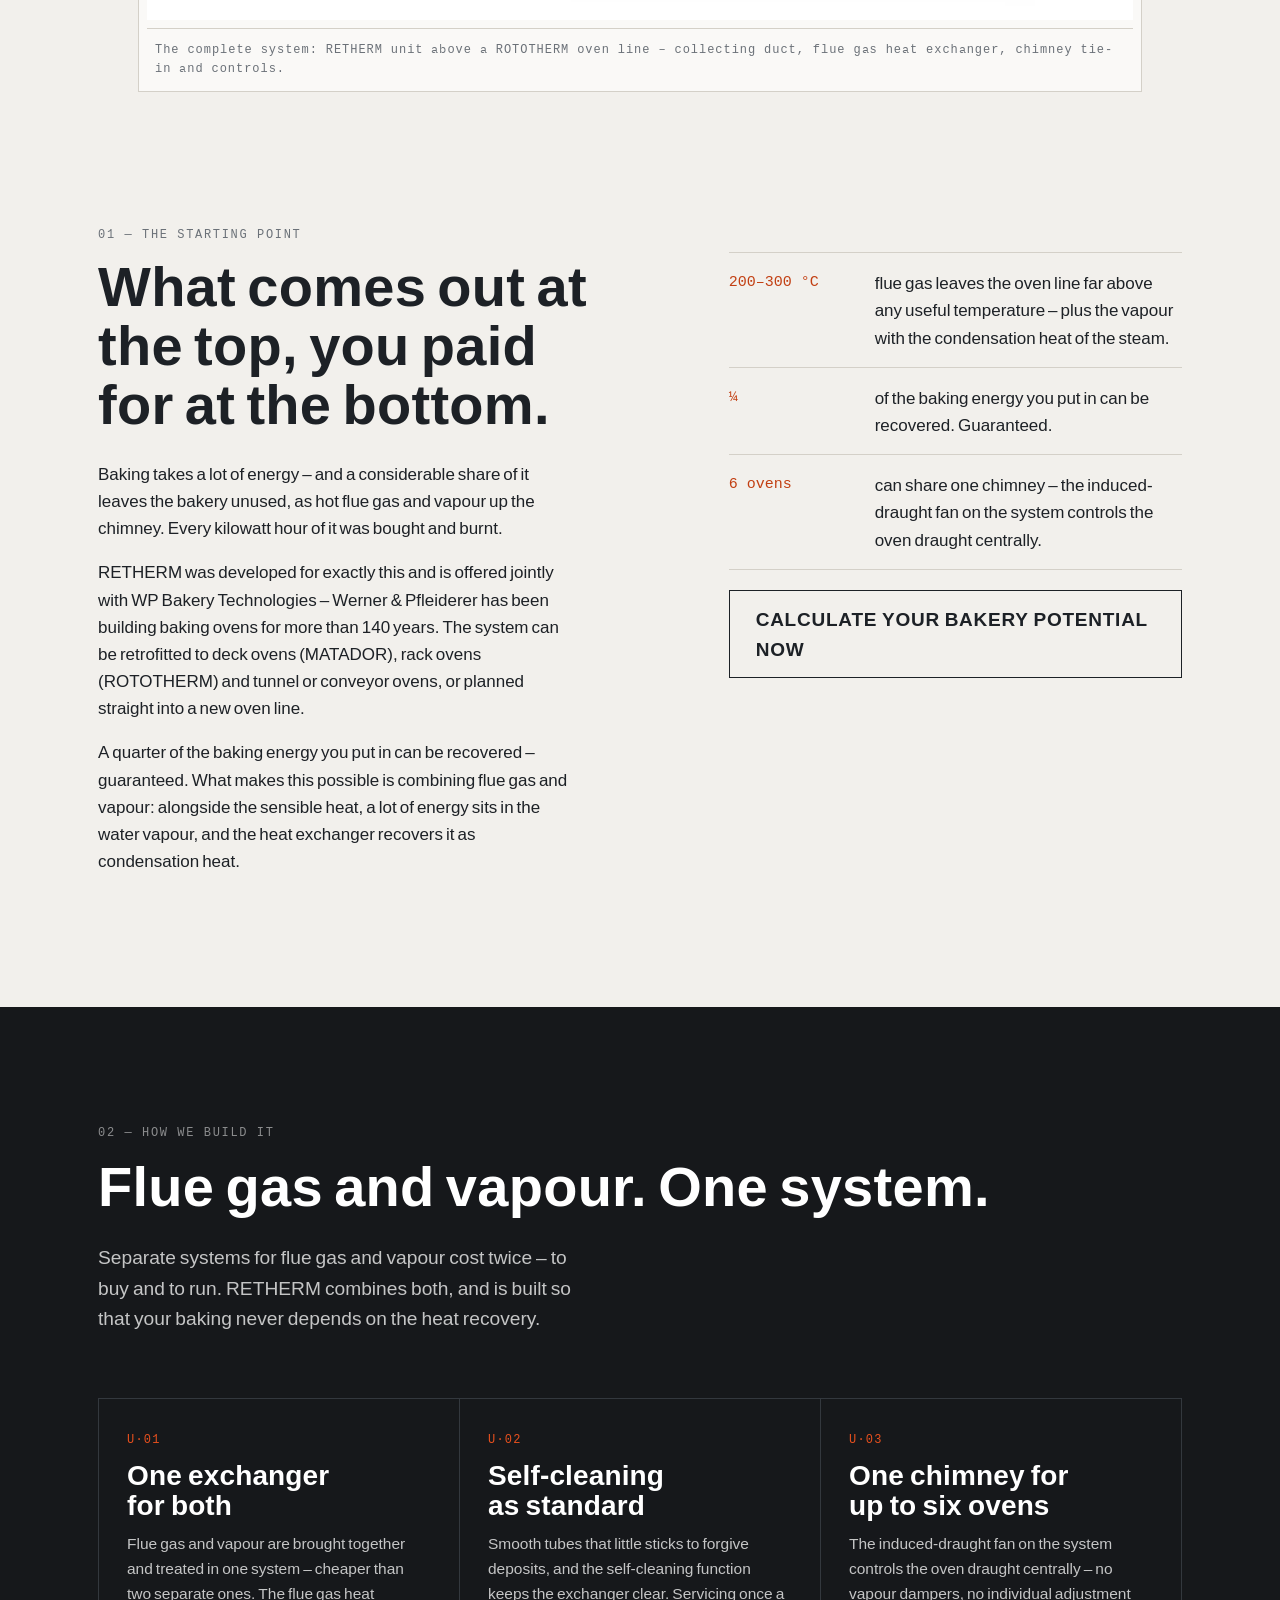
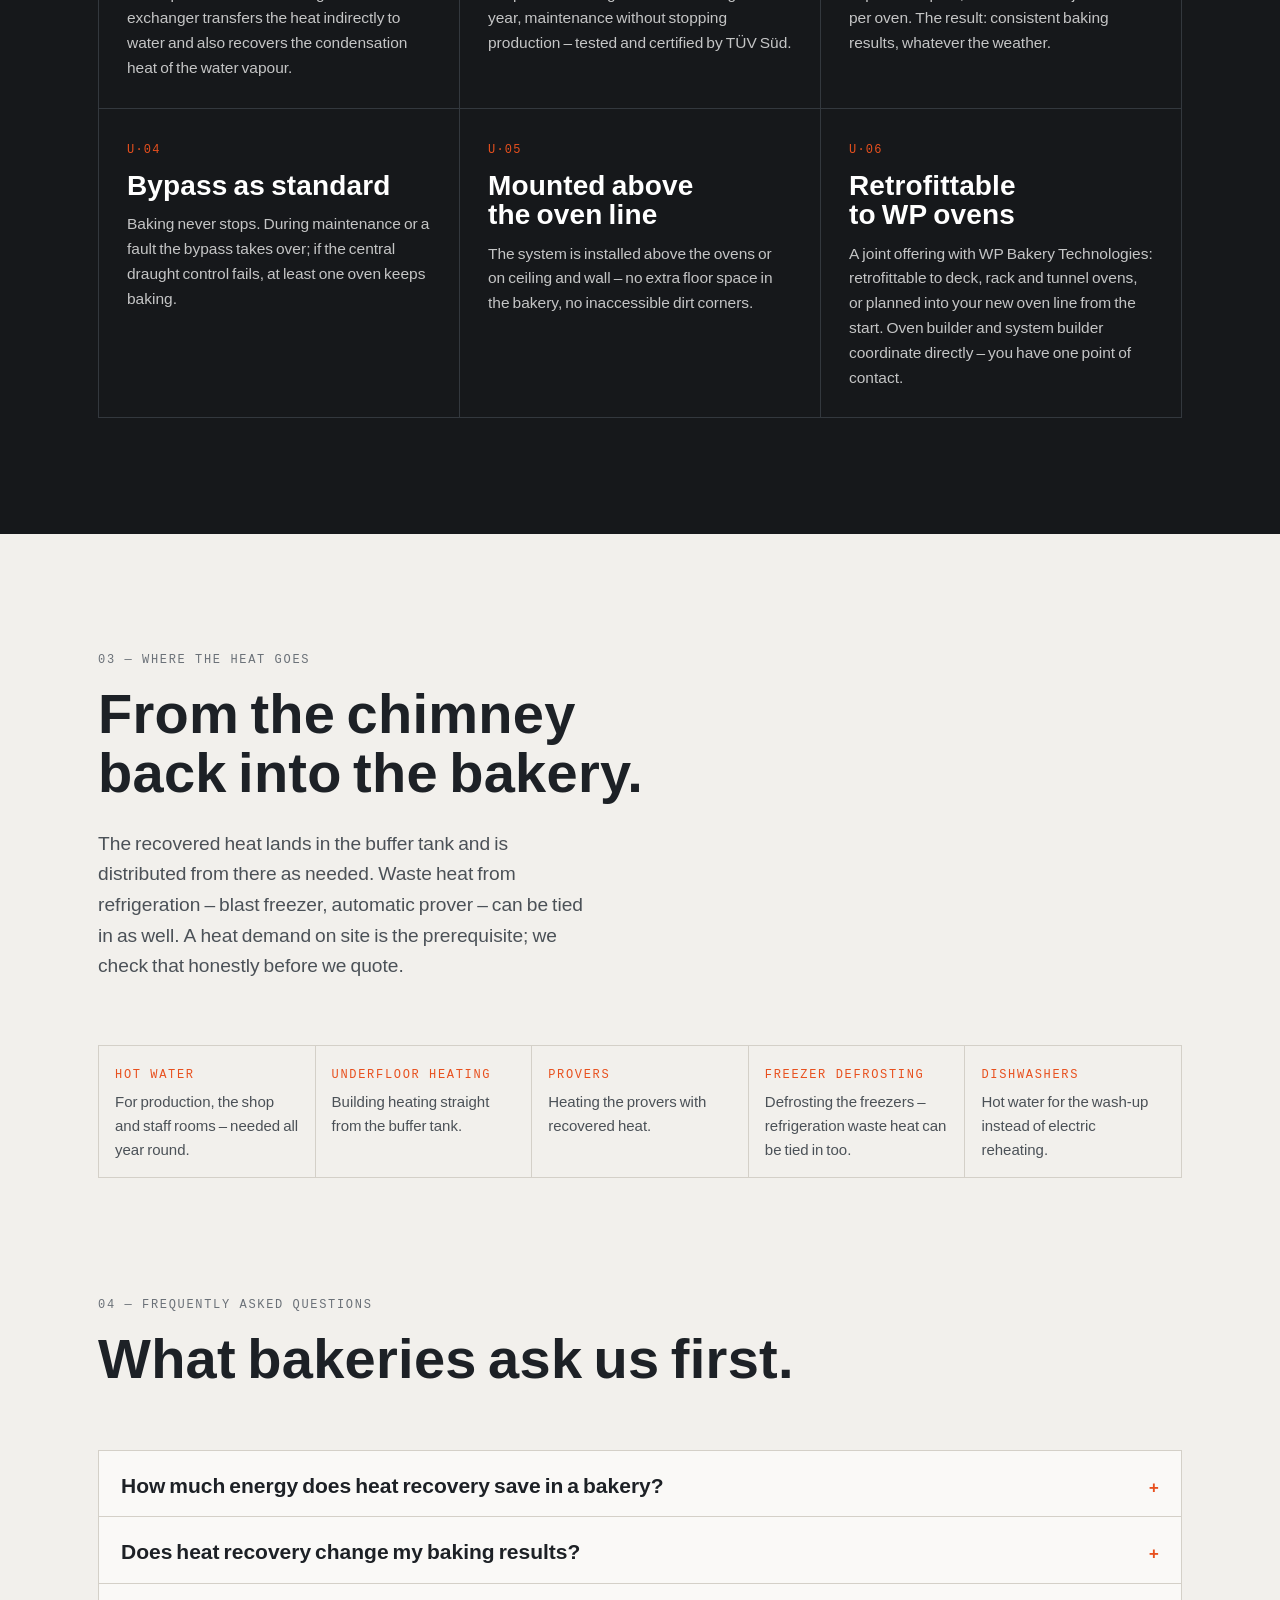
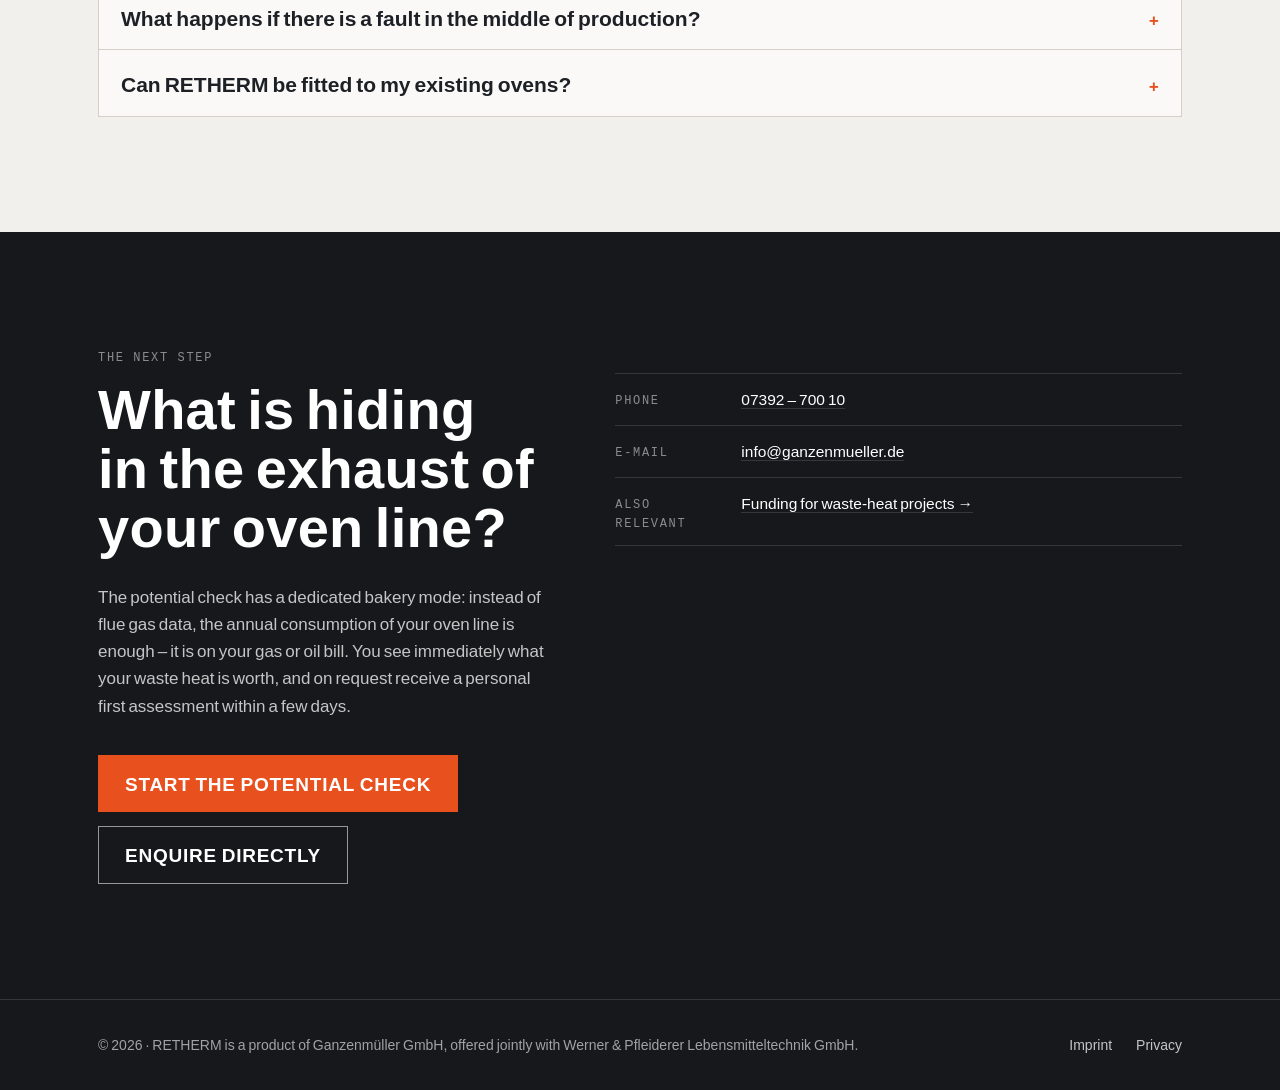
==== commit 6feb43aa: "SEO-Ausbau nach Audit (claude-seo): GEO, FAQs, Bilder, Technik Audit mit 6 Spezialisten-Agenten (Tec" ====
--- a/abgas-backofen.html
+++ b/abgas-backofen.html
@@ -6,6 +6,11 @@
   <title data-i18n="back.title">Wärmerückgewinnung am Backofen | RETHERM powered by Ganzenmüller</title>
   <meta name="description" data-i18n-content="back.desc" content="Backöfen schicken Rauchgas und Schwaden mit 200–300 °C durch den Kamin. RETHERM führt beide zusammen und holt ein Viertel der Backenergie zurück – garantiert. Gemeinsam angeboten mit WP Bakery Technologies, nachrüstbar an Etagen-, Stikken- und Tunnelöfen.">
   <link rel="icon" type="image/svg+xml" href="assets/img/favicon.svg">
+  <link rel="icon" type="image/png" sizes="48x48" href="assets/img/favicon-48.png">
+  <link rel="apple-touch-icon" href="assets/img/apple-touch-icon.png">
+  <link rel="preload" href="assets/fonts/barlow-condensed-normal-700.woff2" as="font" type="font/woff2" crossorigin>
+  <link rel="preload" href="assets/fonts/barlow-normal-400.woff2" as="font" type="font/woff2" crossorigin>
+  <link rel="preload" href="assets/fonts/ibm-plex-mono-normal-400.woff2" as="font" type="font/woff2" crossorigin>
   <link rel="stylesheet" href="assets/css/main.css">
 </head>
 <body>
@@ -59,7 +64,7 @@
         <span data-i18n="nav.srcBakery">Backöfen</span>
       </nav>
       <h1 data-i18n-html="back.h1">Wärmerückgewinnung am Backofen: <em>ein Viertel der Energie zurück. Garantiert.</em></h1>
-      <p class="lead" data-i18n="back.lead">Backen ist unser Heimspiel: RETHERM wurde für Bäckereien entwickelt und wird gemeinsam mit WP Bakery Technologies angeboten. Die Anlage führt Rauchgas und Schwaden Ihrer Ofenanlage zusammen und holt ein Viertel der eingesetzten Backenergie zurück – als Warmwasser, Heizung und Gärraumwärme.</p>
+      <p class="lead" data-i18n="back.lead">Backen ist unser Heimspiel: RETHERM ist eine schlüsselfertige Komplettanlage der Ganzenmüller GmbH zur Wärmerückgewinnung aus Abgas – für Bäckereien entwickelt und gemeinsam mit WP Bakery Technologies angeboten. Die Anlage führt Rauchgas und Schwaden Ihrer Ofenanlage zusammen und holt ein Viertel der eingesetzten Backenergie zurück – als Warmwasser, Heizung und Gärraumwärme.</p>
     </div>
   </section>
 
@@ -78,7 +83,7 @@
   <section class="section" style="padding-bottom: 0">
     <div class="wrap">
       <figure class="figure-box rv">
-        <img src="assets/img/retherm-ofenlinie.jpg" alt="RETHERM-Wärmerückgewinnung über einer Linie aus drei ROTOTHERM-Stikkenöfen mit zentraler Steuerung" data-i18n-alt="back.ph.a1" loading="lazy" style="width:100%">
+        <img src="assets/img/retherm-ofenlinie.webp" alt="RETHERM-Wärmerückgewinnung über einer Linie aus drei ROTOTHERM-Stikkenöfen mit zentraler Steuerung" data-i18n-alt="back.ph.a1" loading="lazy" width="1600" height="686" style="width:100%">
         <figcaption data-i18n="back.ph.c1">Die Komplettanlage: RETHERM-Einheit über einer ROTOTHERM-Ofenlinie – Sammelleitung, Abgaswärmetauscher, Kaminanbindung und Steuerung.</figcaption>
       </figure>
     </div>
@@ -194,7 +199,35 @@
     </div>
   </section>
 
-  <!-- ================= 04 CTA ================= -->
+  <!-- ================= 04 Häufige Fragen ================= -->
+  <section class="section" id="faq" style="padding-top: 0">
+    <div class="wrap">
+      <div class="section__head rv">
+        <p class="tag" data-i18n="back.faq.tag">04 — Häufige Fragen</p>
+        <h2 data-i18n="back.faq.h2">Was Bäckereien uns zuerst fragen.</h2>
+      </div>
+      <div class="faq rv">
+        <details>
+          <summary data-i18n="back.faq.q1">Wie viel Energie spart Wärmerückgewinnung in der Bäckerei?</summary>
+          <p data-i18n="back.faq.a1">Ein Viertel der eingesetzten Backenergie kommt zurück – für das Backofen-Segment garantiert Ganzenmüller diesen Wert. Möglich macht das die Kombination aus Rauchgas und Schwaden: Neben der fühlbaren Wärme des 200–300 °C heißen Rauchgases gewinnt der Abgaswärmetauscher auch die Kondensationswärme des Wasserdampfs zurück. Die Wärme steht als Warmwasser, Heizung und Gärraumwärme zur Verfügung. Wie viel das in Euro bedeutet, rechnet der Potenzial-Check: Im Bäckerei-Modus genügt der Jahresverbrauch Ihrer Ofenanlage von der Gas- oder Öl-Jahresabrechnung – Abgasdaten brauchen Sie nicht.</p>
+        </details>
+        <details>
+          <summary data-i18n="back.faq.q2">Verändert die Wärmerückgewinnung meine Backergebnisse?</summary>
+          <p data-i18n="back.faq.a2">Nein – im Gegenteil, der Ofenzug wird gleichmäßiger. Der Saugzug der RETHERM-Anlage regelt den Zug für alle angeschlossenen Öfen zentral, ohne Schwadenklappen und ohne Einzeleinstellung je Ofen. Damit backen Ihre Öfen bei jedem Wetter unter denselben Bedingungen – Wind und Außentemperatur wirken sich nicht mehr auf den Kaminzug aus. Der Wärmetauscher selbst überträgt die Wärme indirekt auf Wasser und greift nicht in den Backprozess ein. Bis zu sechs Öfen lassen sich so an einem Kamin betreiben.</p>
+        </details>
+        <details>
+          <summary data-i18n="back.faq.q3">Was passiert bei einer Störung mitten in der Backproduktion?</summary>
+          <p data-i18n="back.faq.a3">Ihre Produktion läuft weiter. Der serienmäßige Bypass öffnet bei Wartung, Störung oder vollem Pufferspeicher, und das Abgas strömt direkt zum Kamin – als gäbe es die Rückgewinnung nicht. Fällt die zentrale Saugzugregelung aus, backt mindestens ein Ofen weiter. Auch der Service ist so geplant: Die Selbstreinigungsfunktion hält den Wärmetauscher frei, gewartet wird einmal im Jahr und ohne Produktionsstopp. Die Anlagen sind vom TÜV Süd geprüft und zertifiziert.</p>
+        </details>
+        <details>
+          <summary data-i18n="back.faq.q4">Passt RETHERM an meine bestehenden Backöfen?</summary>
+          <p data-i18n="back.faq.a4">Ja, RETHERM ist an Etagenöfen, Stikkenöfen und Tunnel- bzw. Durchlauföfen nachrüstbar – oder wird direkt in eine neue Ofenanlage eingeplant. Für Backöfen wird die Anlage gemeinsam mit WP Bakery Technologies angeboten; Ofenbau und Anlagenbau stimmen sich direkt ab. Bis zu sechs Öfen lassen sich an einen Kamin anschließen. Stellfläche in der Backstube brauchen Sie nicht: Die Einheit wird über der Ofenanlage oder an Decke und Wand montiert, nur der Pufferspeicher braucht einen Platz – üblicherweise im Heizraum.</p>
+        </details>
+      </div>
+    </div>
+  </section>
+
+  <!-- ================= 05 CTA ================= -->
   <section class="section section--dark">
     <div class="wrap">
       <div class="contact-grid">
@@ -240,6 +273,34 @@
   </div>
 </footer>
 
+<script type="application/ld+json">
+{
+  "@context": "https://schema.org",
+  "@type": "FAQPage",
+  "mainEntity": [
+    {
+      "@type": "Question",
+      "name": "Wie viel Energie spart Wärmerückgewinnung in der Bäckerei?",
+      "acceptedAnswer": { "@type": "Answer", "text": "Ein Viertel der eingesetzten Backenergie kommt zurück – für das Backofen-Segment garantiert. Möglich macht das die Kombination aus Rauchgas und Schwaden: Neben der fühlbaren Wärme des 200–300 °C heißen Rauchgases gewinnt der Abgaswärmetauscher auch die Kondensationswärme des Wasserdampfs zurück. Der Potenzial-Check rechnet es im Bäckerei-Modus konkret – dafür genügt der Jahresverbrauch der Ofenanlage." }
+    },
+    {
+      "@type": "Question",
+      "name": "Verändert die Wärmerückgewinnung meine Backergebnisse?",
+      "acceptedAnswer": { "@type": "Answer", "text": "Nein – im Gegenteil, der Ofenzug wird gleichmäßiger. Der Saugzug der RETHERM-Anlage regelt den Zug für alle angeschlossenen Öfen zentral, ohne Schwadenklappen und ohne Einzeleinstellung je Ofen. Die Öfen backen bei jedem Wetter unter denselben Bedingungen; der Wärmetauscher überträgt die Wärme indirekt auf Wasser und greift nicht in den Backprozess ein." }
+    },
+    {
+      "@type": "Question",
+      "name": "Was passiert bei einer Störung mitten in der Backproduktion?",
+      "acceptedAnswer": { "@type": "Answer", "text": "Die Produktion läuft weiter. Der serienmäßige Bypass öffnet bei Wartung, Störung oder vollem Pufferspeicher, und das Abgas strömt direkt zum Kamin. Fällt die zentrale Saugzugregelung aus, backt mindestens ein Ofen weiter. Gewartet wird einmal im Jahr ohne Produktionsstopp; die Anlagen sind vom TÜV Süd geprüft und zertifiziert." }
+    },
+    {
+      "@type": "Question",
+      "name": "Passt RETHERM an meine bestehenden Backöfen?",
+      "acceptedAnswer": { "@type": "Answer", "text": "Ja, RETHERM ist an Etagenöfen, Stikkenöfen und Tunnel- bzw. Durchlauföfen nachrüstbar oder wird direkt in neue Ofenanlagen eingeplant – gemeinsam angeboten mit WP Bakery Technologies. Bis zu sechs Öfen lassen sich an einen Kamin anschließen. Die Einheit wird über der Ofenanlage oder an Decke und Wand montiert; nur der Pufferspeicher braucht einen Stellplatz, üblicherweise im Heizraum." }
+    }
+  ]
+}
+</script>
 <script src="assets/js/i18n.js"></script>
 <script src="assets/js/i18n/back.js"></script>
 <script src="assets/js/app.js"></script>
